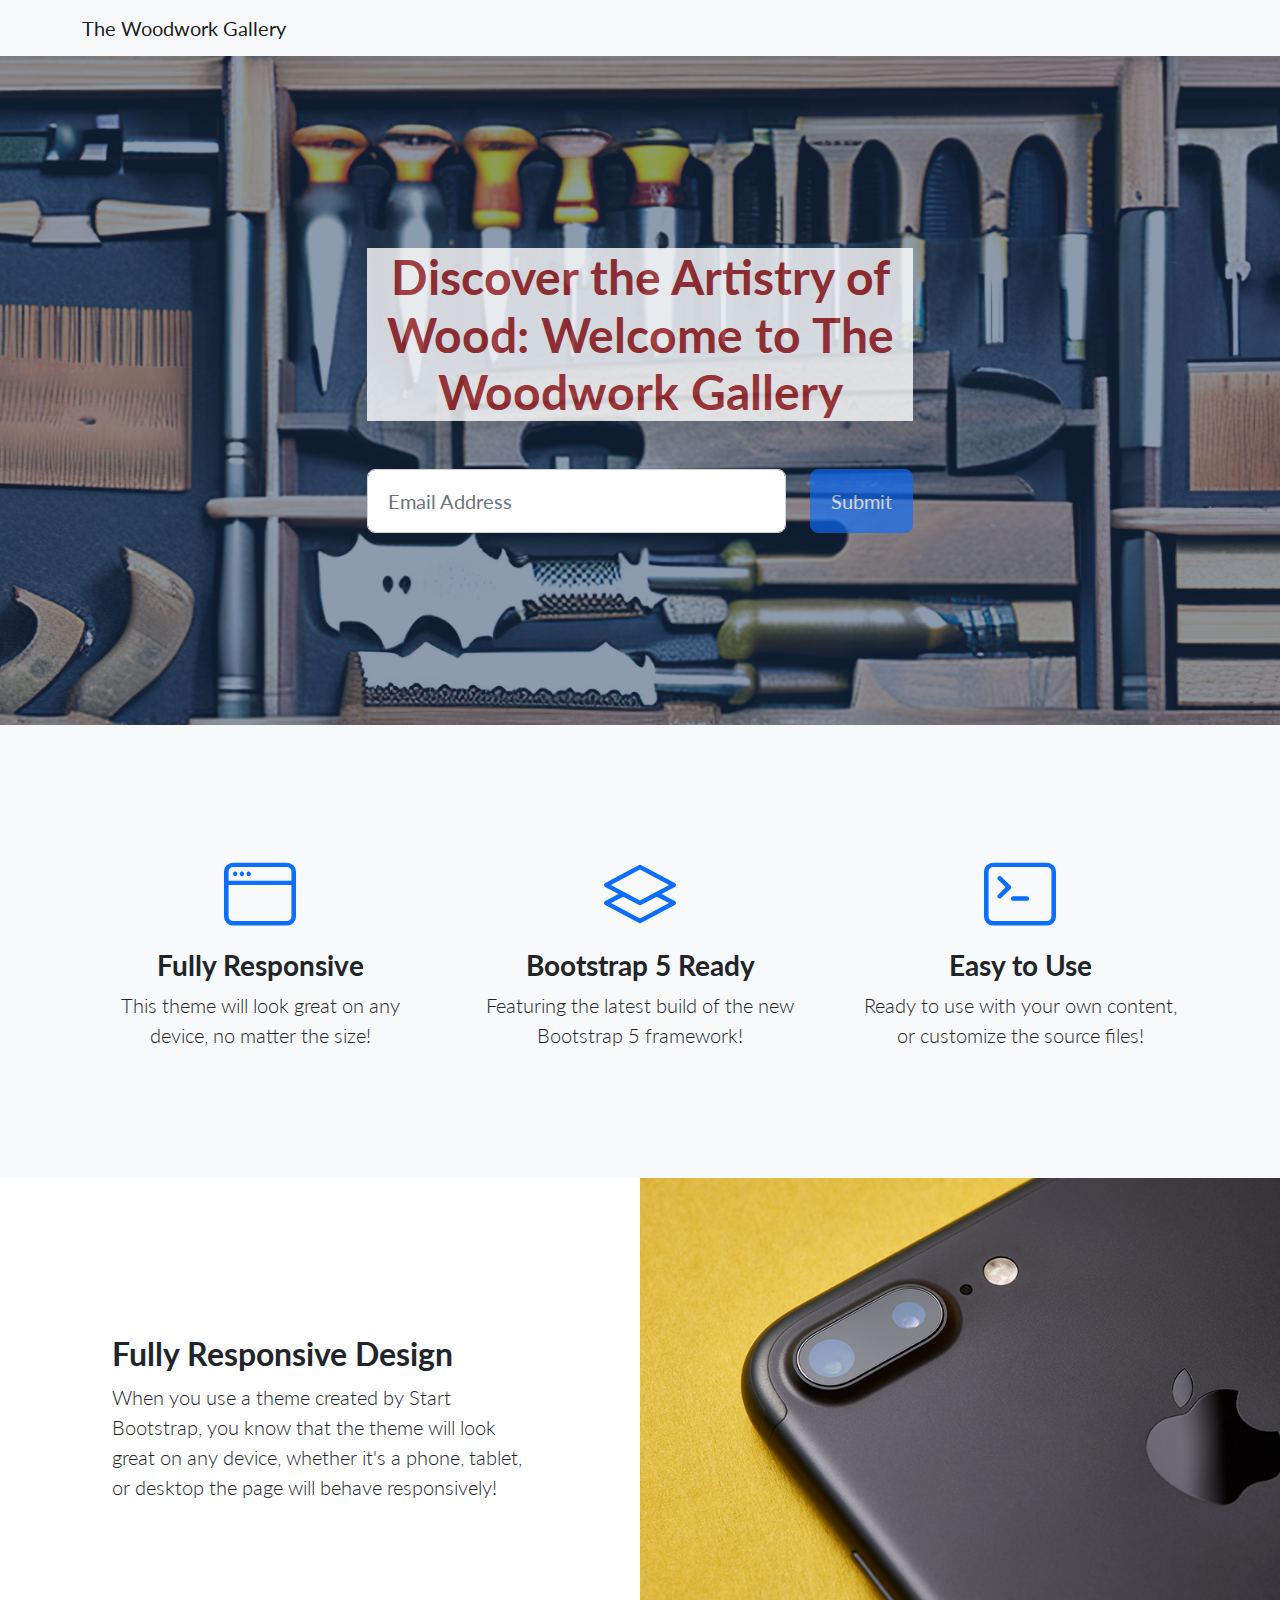
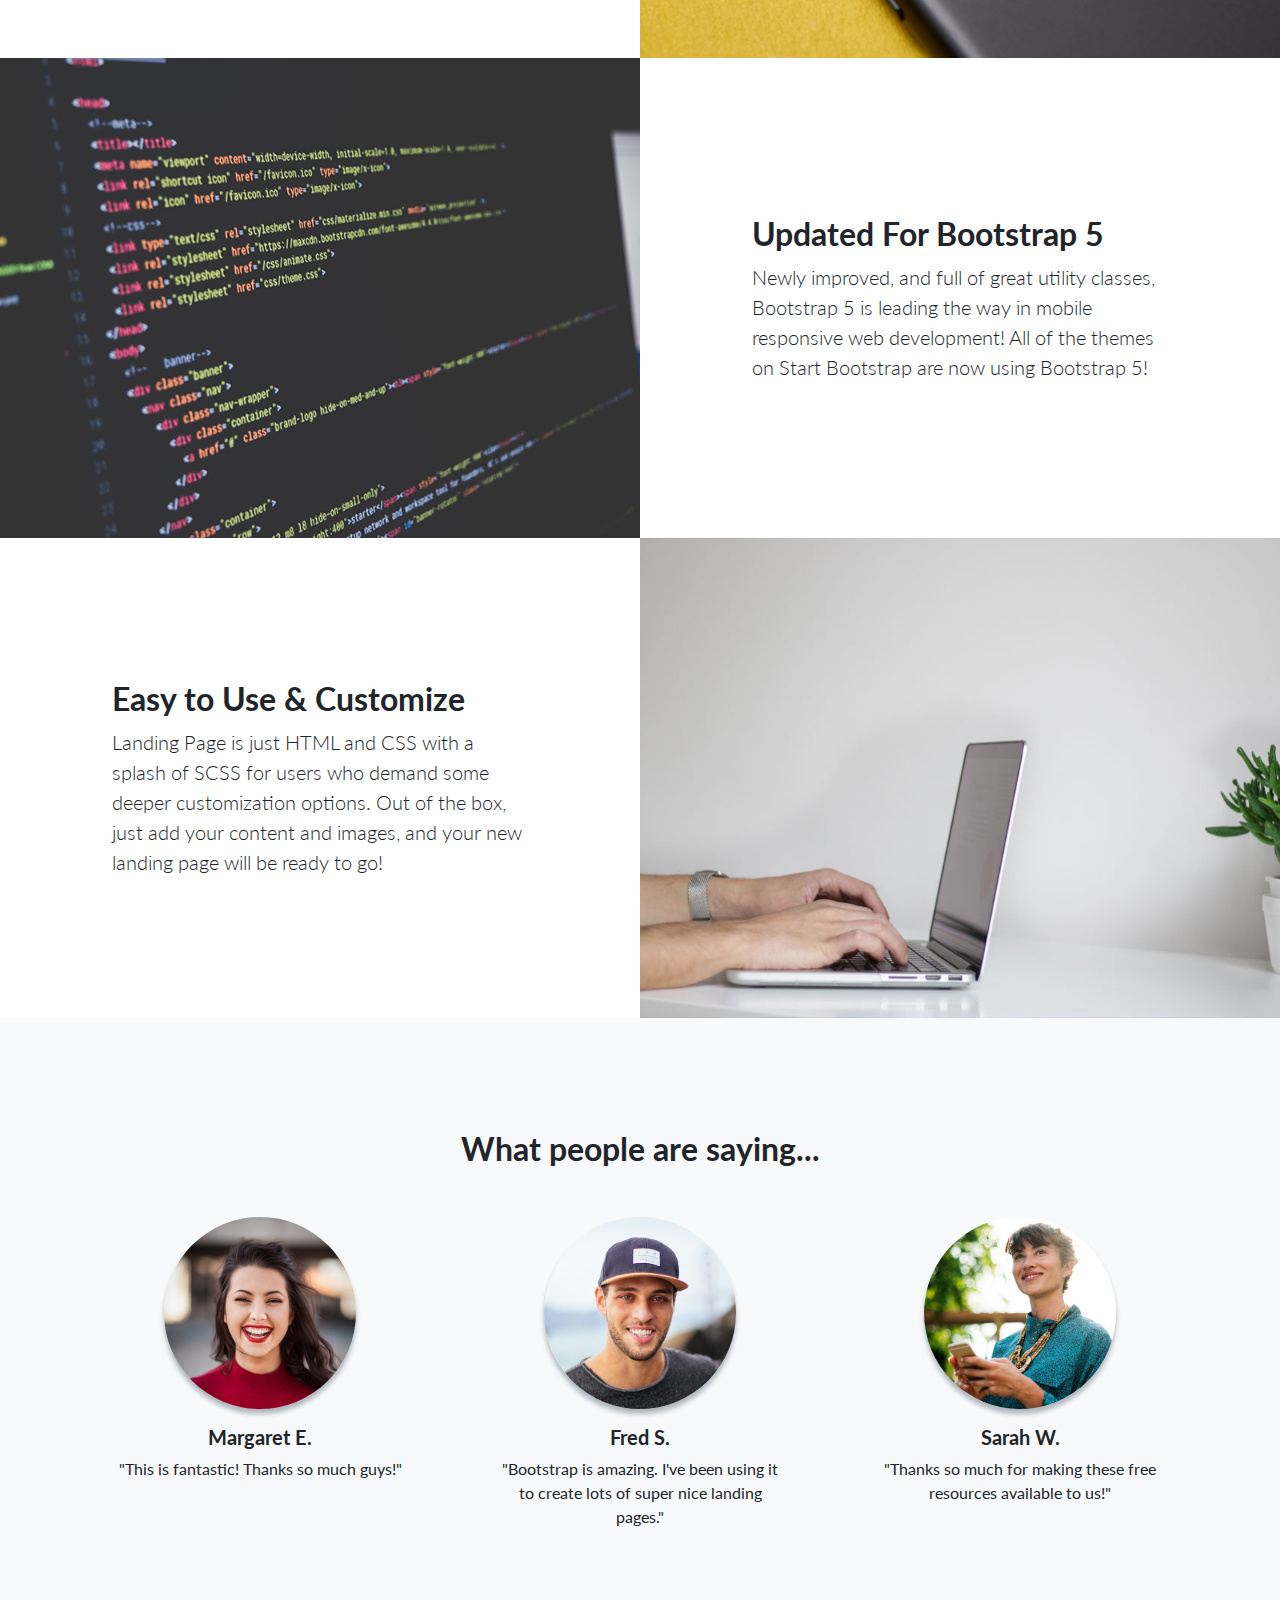
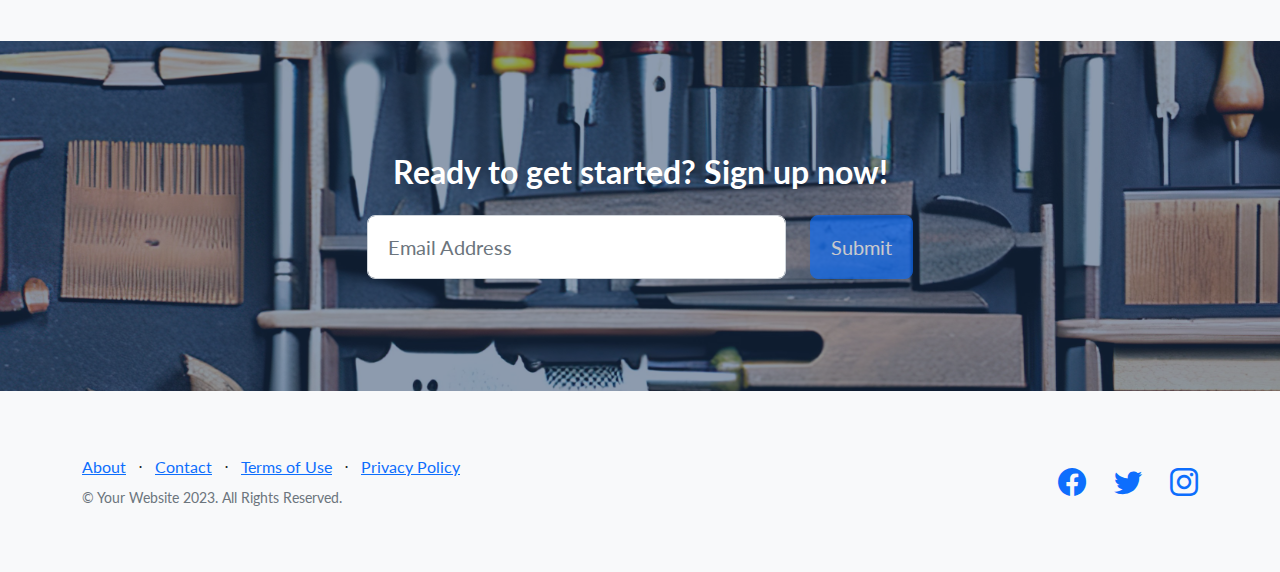
==== index.html @ 45b0c3bb "Renaming filenames" ====
<!DOCTYPE html>
<html lang="en">
    <head>
        <meta charset="utf-8" />
        <meta name="viewport" content="width=device-width, initial-scale=1, shrink-to-fit=no" />
        <meta name="description" content="" />
        <meta name="author" content="" />
        <title>The Woodwork Gallery</title>
        <!-- Favicon-->
        <link rel="icon" type="image/x-icon" href="assets/favicon.ico" />
        <!-- Bootstrap icons-->
        <link href="https://cdn.jsdelivr.net/npm/bootstrap-icons@1.5.0/font/bootstrap-icons.css" rel="stylesheet" type="text/css" />
        <!-- Google fonts-->
        <link href="https://fonts.googleapis.com/css?family=Lato:300,400,700,300italic,400italic,700italic" rel="stylesheet" type="text/css" />
        <!-- Core theme CSS (includes Bootstrap)-->
        <link href="css/styles.css" rel="stylesheet" />
    </head>
    <body>
        <!-- Navigation-->
        <nav class="navbar navbar-light bg-light static-top">
            <div class="container">
                <a class="navbar-brand" href="#!">The Woodwork Gallery</a>
                <!-- <a class="btn btn-primary" href="#signup">Sign Up</a> -->
            </div>
        </nav>
        <!-- Masthead-->
        <header class="masthead">
            <div class="container position-relative">
                <div class="row justify-content-center">
                    <div class="col-xl-6">
                        <div class="text-center text-white">
                            <!-- Page heading-->
                            <h1 class="mb-5" style="color:brown; background-color: white; opacity: 0.8;" >Discover the Artistry of Wood: Welcome to The Woodwork Gallery</h1>
                            <!-- Signup form-->
                            <!-- * * * * * * * * * * * * * * *-->
                            <!-- * * SB Forms Contact Form * *-->
                            <!-- * * * * * * * * * * * * * * *-->
                            <!-- This form is pre-integrated with SB Forms.-->
                            <!-- To make this form functional, sign up at-->
                            <!-- https://startbootstrap.com/solution/contact-forms-->
                            <!-- to get an API token!-->
                            <form class="form-subscribe" id="contactForm" data-sb-form-api-token="API_TOKEN">
                                <!-- Email address input-->
                                <div class="row">
                                    <div class="col">
                                        <input class="form-control form-control-lg" id="emailAddress" type="email" placeholder="Email Address" data-sb-validations="required,email" />
                                        <div class="invalid-feedback text-white" data-sb-feedback="emailAddress:required">Email Address is required.</div>
                                        <div class="invalid-feedback text-white" data-sb-feedback="emailAddress:email">Email Address Email is not valid.</div>
                                    </div>
                                    <div class="col-auto"><button class="btn btn-primary btn-lg disabled" id="submitButton" type="submit">Submit</button></div>
                                </div>
                                <!-- Submit success message-->
                                <!---->
                                <!-- This is what your users will see when the form-->
                                <!-- has successfully submitted-->
                                <div class="d-none" id="submitSuccessMessage">
                                    <div class="text-center mb-3">
                                        <div class="fw-bolder">Form submission successful!</div>
                                        <p>To activate this form, sign up at</p>
                                        <a class="text-white" href="https://startbootstrap.com/solution/contact-forms">https://startbootstrap.com/solution/contact-forms</a>
                                    </div>
                                </div>
                                <!-- Submit error message-->
                                <!---->
                                <!-- This is what your users will see when there is-->
                                <!-- an error submitting the form-->
                                <div class="d-none" id="submitErrorMessage"><div class="text-center text-danger mb-3">Error sending message!</div></div>
                            </form>
                        </div>
                    </div>
                </div>
            </div>
        </header>
        <!-- Icons Grid-->
        <section class="features-icons bg-light text-center">
            <div class="container">
                <div class="row">
                    <div class="col-lg-4">
                        <div class="features-icons-item mx-auto mb-5 mb-lg-0 mb-lg-3">
                            <div class="features-icons-icon d-flex"><i class="bi-window m-auto text-primary"></i></div>
                            <h3>Fully Responsive</h3>
                            <p class="lead mb-0">This theme will look great on any device, no matter the size!</p>
                        </div>
                    </div>
                    <div class="col-lg-4">
                        <div class="features-icons-item mx-auto mb-5 mb-lg-0 mb-lg-3">
                            <div class="features-icons-icon d-flex"><i class="bi-layers m-auto text-primary"></i></div>
                            <h3>Bootstrap 5 Ready</h3>
                            <p class="lead mb-0">Featuring the latest build of the new Bootstrap 5 framework!</p>
                        </div>
                    </div>
                    <div class="col-lg-4">
                        <div class="features-icons-item mx-auto mb-0 mb-lg-3">
                            <div class="features-icons-icon d-flex"><i class="bi-terminal m-auto text-primary"></i></div>
                            <h3>Easy to Use</h3>
                            <p class="lead mb-0">Ready to use with your own content, or customize the source files!</p>
                        </div>
                    </div>
                </div>
            </div>
        </section>
        <!-- Image Showcases-->
        <section class="showcase">
            <div class="container-fluid p-0">
                <div class="row g-0">
                    <div class="col-lg-6 order-lg-2 text-white showcase-img" style="background-image: url('assets/img/bg-showcase-1.jpg')"></div>
                    <div class="col-lg-6 order-lg-1 my-auto showcase-text">
                        <h2>Fully Responsive Design</h2>
                        <p class="lead mb-0">When you use a theme created by Start Bootstrap, you know that the theme will look great on any device, whether it's a phone, tablet, or desktop the page will behave responsively!</p>
                    </div>
                </div>
                <div class="row g-0">
                    <div class="col-lg-6 text-white showcase-img" style="background-image: url('assets/img/bg-showcase-2.jpg')"></div>
                    <div class="col-lg-6 my-auto showcase-text">
                        <h2>Updated For Bootstrap 5</h2>
                        <p class="lead mb-0">Newly improved, and full of great utility classes, Bootstrap 5 is leading the way in mobile responsive web development! All of the themes on Start Bootstrap are now using Bootstrap 5!</p>
                    </div>
                </div>
                <div class="row g-0">
                    <div class="col-lg-6 order-lg-2 text-white showcase-img" style="background-image: url('assets/img/bg-showcase-3.jpg')"></div>
                    <div class="col-lg-6 order-lg-1 my-auto showcase-text">
                        <h2>Easy to Use & Customize</h2>
                        <p class="lead mb-0">Landing Page is just HTML and CSS with a splash of SCSS for users who demand some deeper customization options. Out of the box, just add your content and images, and your new landing page will be ready to go!</p>
                    </div>
                </div>
            </div>
        </section>
        <!-- Testimonials-->
        <section class="testimonials text-center bg-light">
            <div class="container">
                <h2 class="mb-5">What people are saying...</h2>
                <div class="row">
                    <div class="col-lg-4">
                        <div class="testimonial-item mx-auto mb-5 mb-lg-0">
                            <img class="img-fluid rounded-circle mb-3" src="assets/img/testimonials-1.jpg" alt="..." />
                            <h5>Margaret E.</h5>
                            <p class="font-weight-light mb-0">"This is fantastic! Thanks so much guys!"</p>
                        </div>
                    </div>
                    <div class="col-lg-4">
                        <div class="testimonial-item mx-auto mb-5 mb-lg-0">
                            <img class="img-fluid rounded-circle mb-3" src="assets/img/testimonials-2.jpg" alt="..." />
                            <h5>Fred S.</h5>
                            <p class="font-weight-light mb-0">"Bootstrap is amazing. I've been using it to create lots of super nice landing pages."</p>
                        </div>
                    </div>
                    <div class="col-lg-4">
                        <div class="testimonial-item mx-auto mb-5 mb-lg-0">
                            <img class="img-fluid rounded-circle mb-3" src="assets/img/testimonials-3.jpg" alt="..." />
                            <h5>Sarah W.</h5>
                            <p class="font-weight-light mb-0">"Thanks so much for making these free resources available to us!"</p>
                        </div>
                    </div>
                </div>
            </div>
        </section>
        <!-- Call to Action-->
        <section class="call-to-action text-white text-center" id="signup">
            <div class="container position-relative">
                <div class="row justify-content-center">
                    <div class="col-xl-6">
                        <h2 class="mb-4">Ready to get started? Sign up now!</h2>
                        <!-- Signup form-->
                        <!-- * * * * * * * * * * * * * * *-->
                        <!-- * * SB Forms Contact Form * *-->
                        <!-- * * * * * * * * * * * * * * *-->
                        <!-- This form is pre-integrated with SB Forms.-->
                        <!-- To make this form functional, sign up at-->
                        <!-- https://startbootstrap.com/solution/contact-forms-->
                        <!-- to get an API token!-->
                        <form class="form-subscribe" id="contactFormFooter" data-sb-form-api-token="API_TOKEN">
                            <!-- Email address input-->
                            <div class="row">
                                <div class="col">
                                    <input class="form-control form-control-lg" id="emailAddressBelow" type="email" placeholder="Email Address" data-sb-validations="required,email" />
                                    <div class="invalid-feedback text-white" data-sb-feedback="emailAddressBelow:required">Email Address is required.</div>
                                    <div class="invalid-feedback text-white" data-sb-feedback="emailAddressBelow:email">Email Address Email is not valid.</div>
                                </div>
                                <div class="col-auto"><button class="btn btn-primary btn-lg disabled" id="submitButton" type="submit">Submit</button></div>
                            </div>
                            <!-- Submit success message-->
                            <!---->
                            <!-- This is what your users will see when the form-->
                            <!-- has successfully submitted-->
                            <div class="d-none" id="submitSuccessMessage">
                                <div class="text-center mb-3">
                                    <div class="fw-bolder">Form submission successful!</div>
                                    <p>To activate this form, sign up at</p>
                                    <a class="text-white" href="https://startbootstrap.com/solution/contact-forms">https://startbootstrap.com/solution/contact-forms</a>
                                </div>
                            </div>
                            <!-- Submit error message-->
                            <!---->
                            <!-- This is what your users will see when there is-->
                            <!-- an error submitting the form-->
                            <div class="d-none" id="submitErrorMessage"><div class="text-center text-danger mb-3">Error sending message!</div></div>
                        </form>
                    </div>
                </div>
            </div>
        </section>
        <!-- Footer-->
        <footer class="footer bg-light">
            <div class="container">
                <div class="row">
                    <div class="col-lg-6 h-100 text-center text-lg-start my-auto">
                        <ul class="list-inline mb-2">
                            <li class="list-inline-item"><a href="#!">About</a></li>
                            <li class="list-inline-item">⋅</li>
                            <li class="list-inline-item"><a href="#!">Contact</a></li>
                            <li class="list-inline-item">⋅</li>
                            <li class="list-inline-item"><a href="#!">Terms of Use</a></li>
                            <li class="list-inline-item">⋅</li>
                            <li class="list-inline-item"><a href="#!">Privacy Policy</a></li>
                        </ul>
                        <p class="text-muted small mb-4 mb-lg-0">&copy; Your Website 2023. All Rights Reserved.</p>
                    </div>
                    <div class="col-lg-6 h-100 text-center text-lg-end my-auto">
                        <ul class="list-inline mb-0">
                            <li class="list-inline-item me-4">
                                <a href="#!"><i class="bi-facebook fs-3"></i></a>
                            </li>
                            <li class="list-inline-item me-4">
                                <a href="#!"><i class="bi-twitter fs-3"></i></a>
                            </li>
                            <li class="list-inline-item">
                                <a href="#!"><i class="bi-instagram fs-3"></i></a>
                            </li>
                        </ul>
                    </div>
                </div>
            </div>
        </footer>
        <!-- Bootstrap core JS-->
        <script src="https://cdn.jsdelivr.net/npm/bootstrap@5.2.3/dist/js/bootstrap.bundle.min.js"></script>
        <!-- Core theme JS-->
        <script src="js/scripts.js"></script>
        <!-- * * * * * * * * * * * * * * * * * * * * * * * * * * * * * * * * * * * * * * * *-->
        <!-- * *                               SB Forms JS                               * *-->
        <!-- * * Activate your form at https://startbootstrap.com/solution/contact-forms * *-->
        <!-- * * * * * * * * * * * * * * * * * * * * * * * * * * * * * * * * * * * * * * * *-->
        <script src="https://cdn.startbootstrap.com/sb-forms-latest.js"></script>
    </body>
</html>
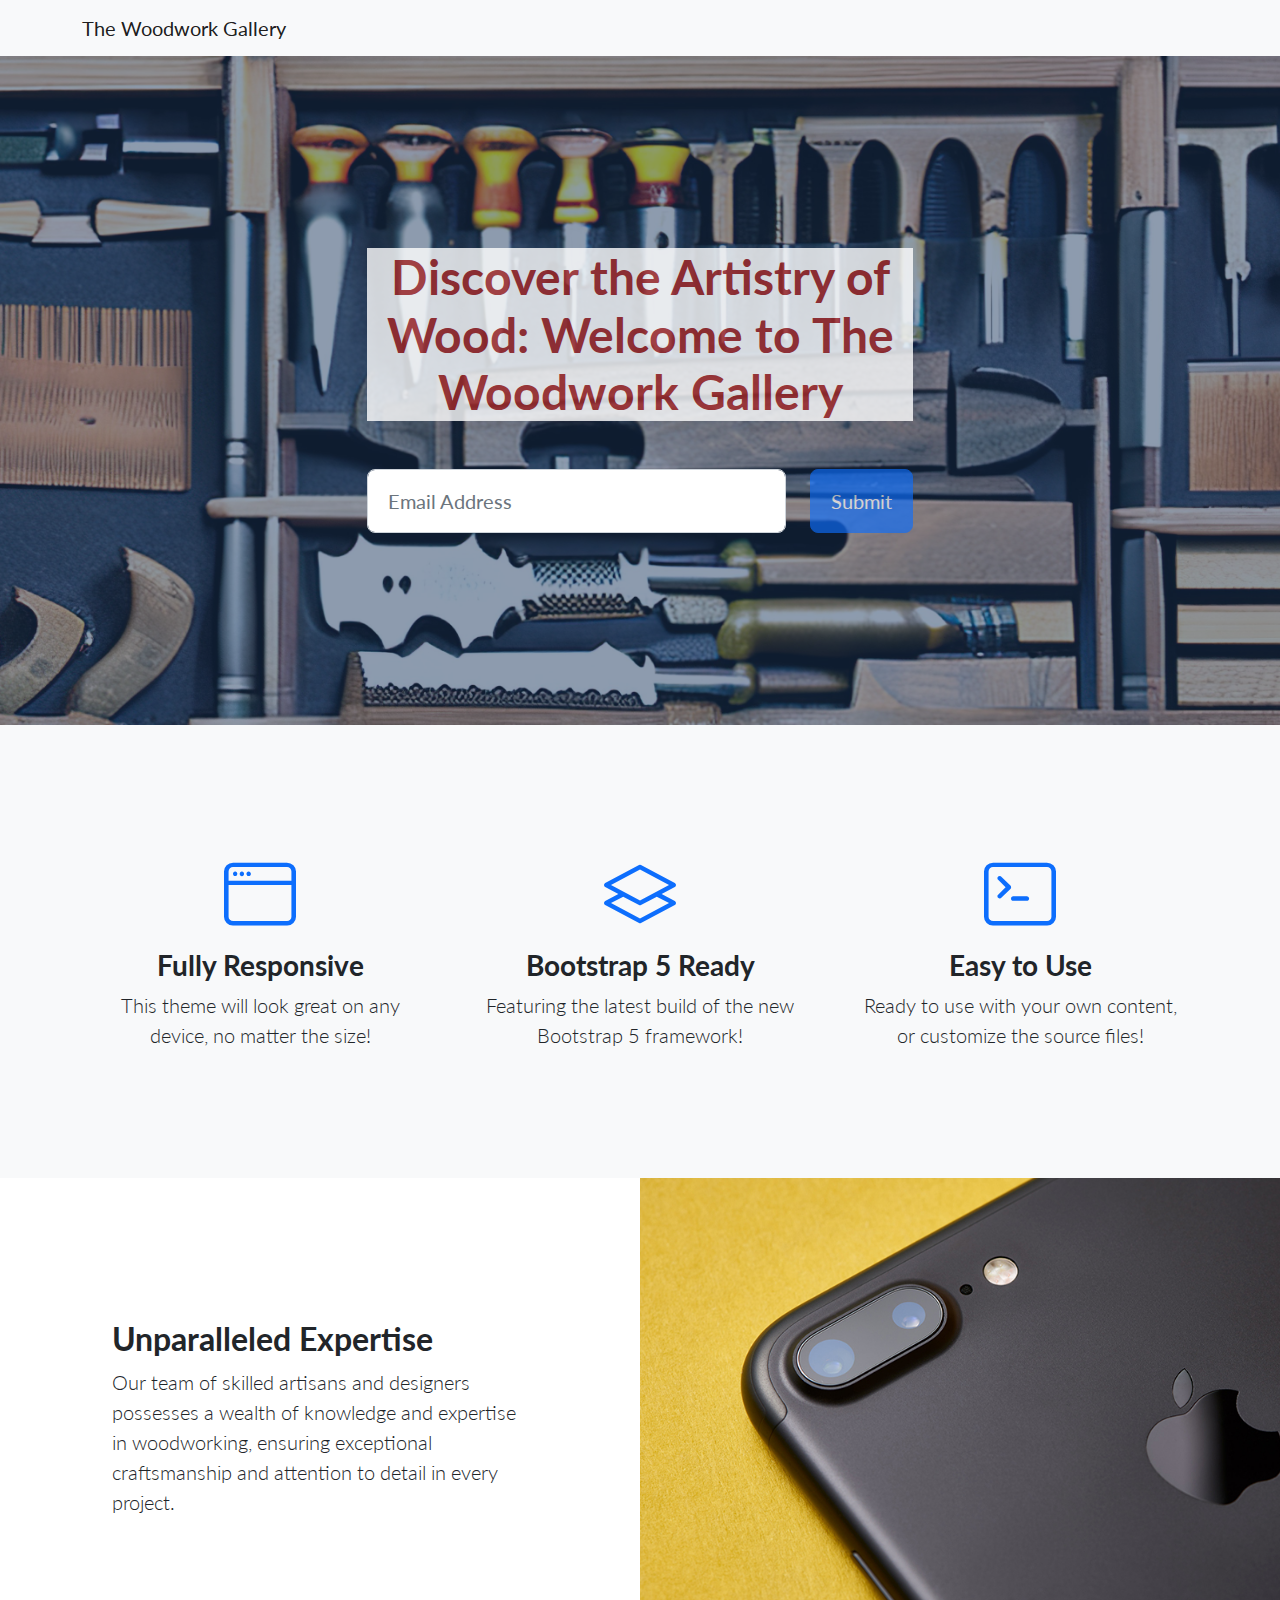
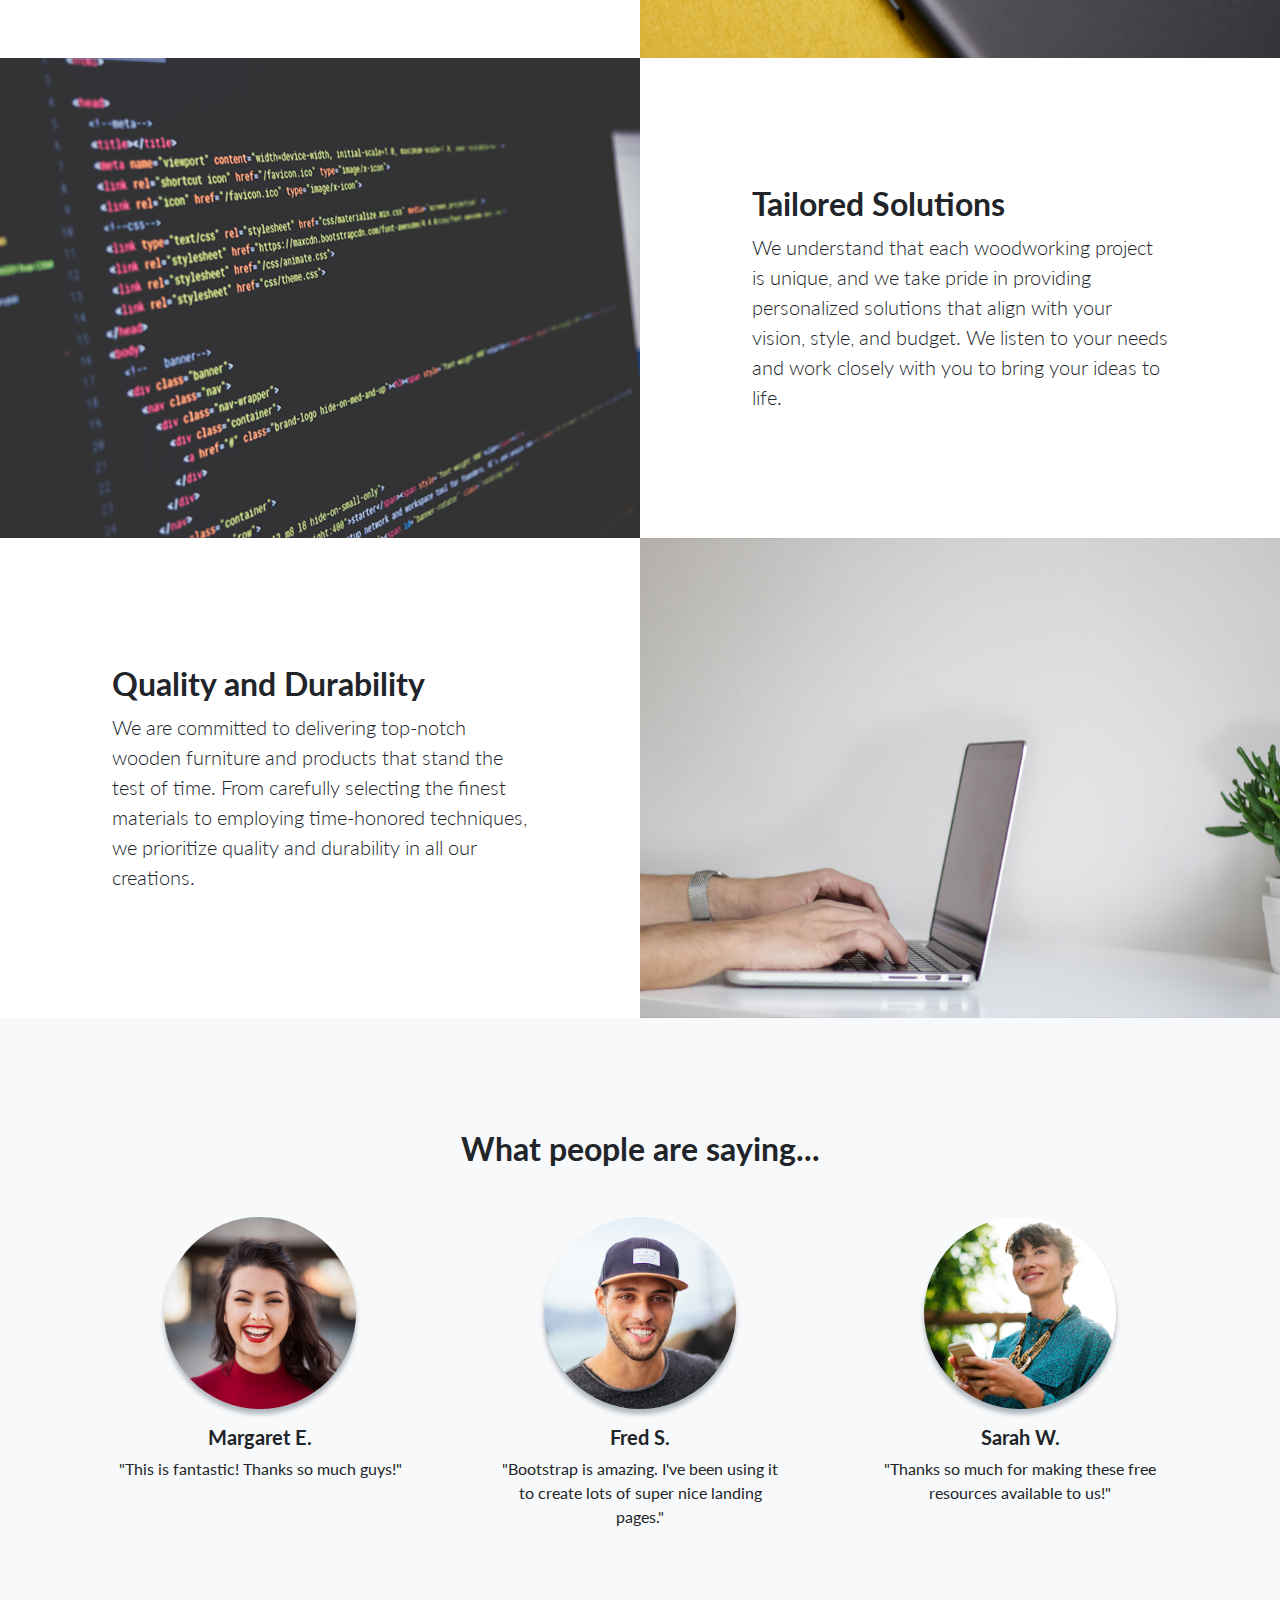
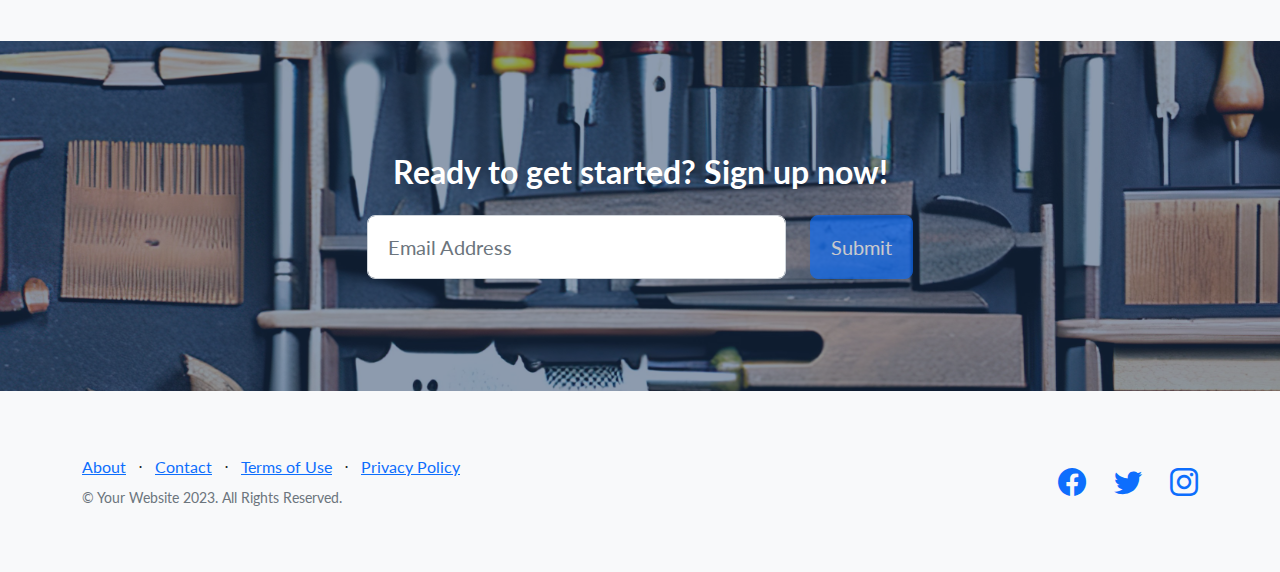
==== commit cfdc2bac: "Updated the Image Showcase portion." ====
--- a/index.html
+++ b/index.html
@@ -105,22 +105,22 @@
                 <div class="row g-0">
                     <div class="col-lg-6 order-lg-2 text-white showcase-img" style="background-image: url('assets/img/bg-showcase-1.jpg')"></div>
                     <div class="col-lg-6 order-lg-1 my-auto showcase-text">
-                        <h2>Fully Responsive Design</h2>
-                        <p class="lead mb-0">When you use a theme created by Start Bootstrap, you know that the theme will look great on any device, whether it's a phone, tablet, or desktop the page will behave responsively!</p>
+                        <h2>Unparalleled Expertise</h2>
+                        <p class="lead mb-0">Our team of skilled artisans and designers possesses a wealth of knowledge and expertise in woodworking, ensuring exceptional craftsmanship and attention to detail in every project.</p>
                     </div>
                 </div>
                 <div class="row g-0">
                     <div class="col-lg-6 text-white showcase-img" style="background-image: url('assets/img/bg-showcase-2.jpg')"></div>
                     <div class="col-lg-6 my-auto showcase-text">
-                        <h2>Updated For Bootstrap 5</h2>
-                        <p class="lead mb-0">Newly improved, and full of great utility classes, Bootstrap 5 is leading the way in mobile responsive web development! All of the themes on Start Bootstrap are now using Bootstrap 5!</p>
+                        <h2>Tailored Solutions</h2>
+                        <p class="lead mb-0">We understand that each woodworking project is unique, and we take pride in providing personalized solutions that align with your vision, style, and budget. We listen to your needs and work closely with you to bring your ideas to life.</p>
                     </div>
                 </div>
                 <div class="row g-0">
                     <div class="col-lg-6 order-lg-2 text-white showcase-img" style="background-image: url('assets/img/bg-showcase-3.jpg')"></div>
                     <div class="col-lg-6 order-lg-1 my-auto showcase-text">
-                        <h2>Easy to Use & Customize</h2>
-                        <p class="lead mb-0">Landing Page is just HTML and CSS with a splash of SCSS for users who demand some deeper customization options. Out of the box, just add your content and images, and your new landing page will be ready to go!</p>
+                        <h2>Quality and Durability</h2>
+                        <p class="lead mb-0">We are committed to delivering top-notch wooden furniture and products that stand the test of time. From carefully selecting the finest materials to employing time-honored techniques, we prioritize quality and durability in all our creations.</p>
                     </div>
                 </div>
             </div>
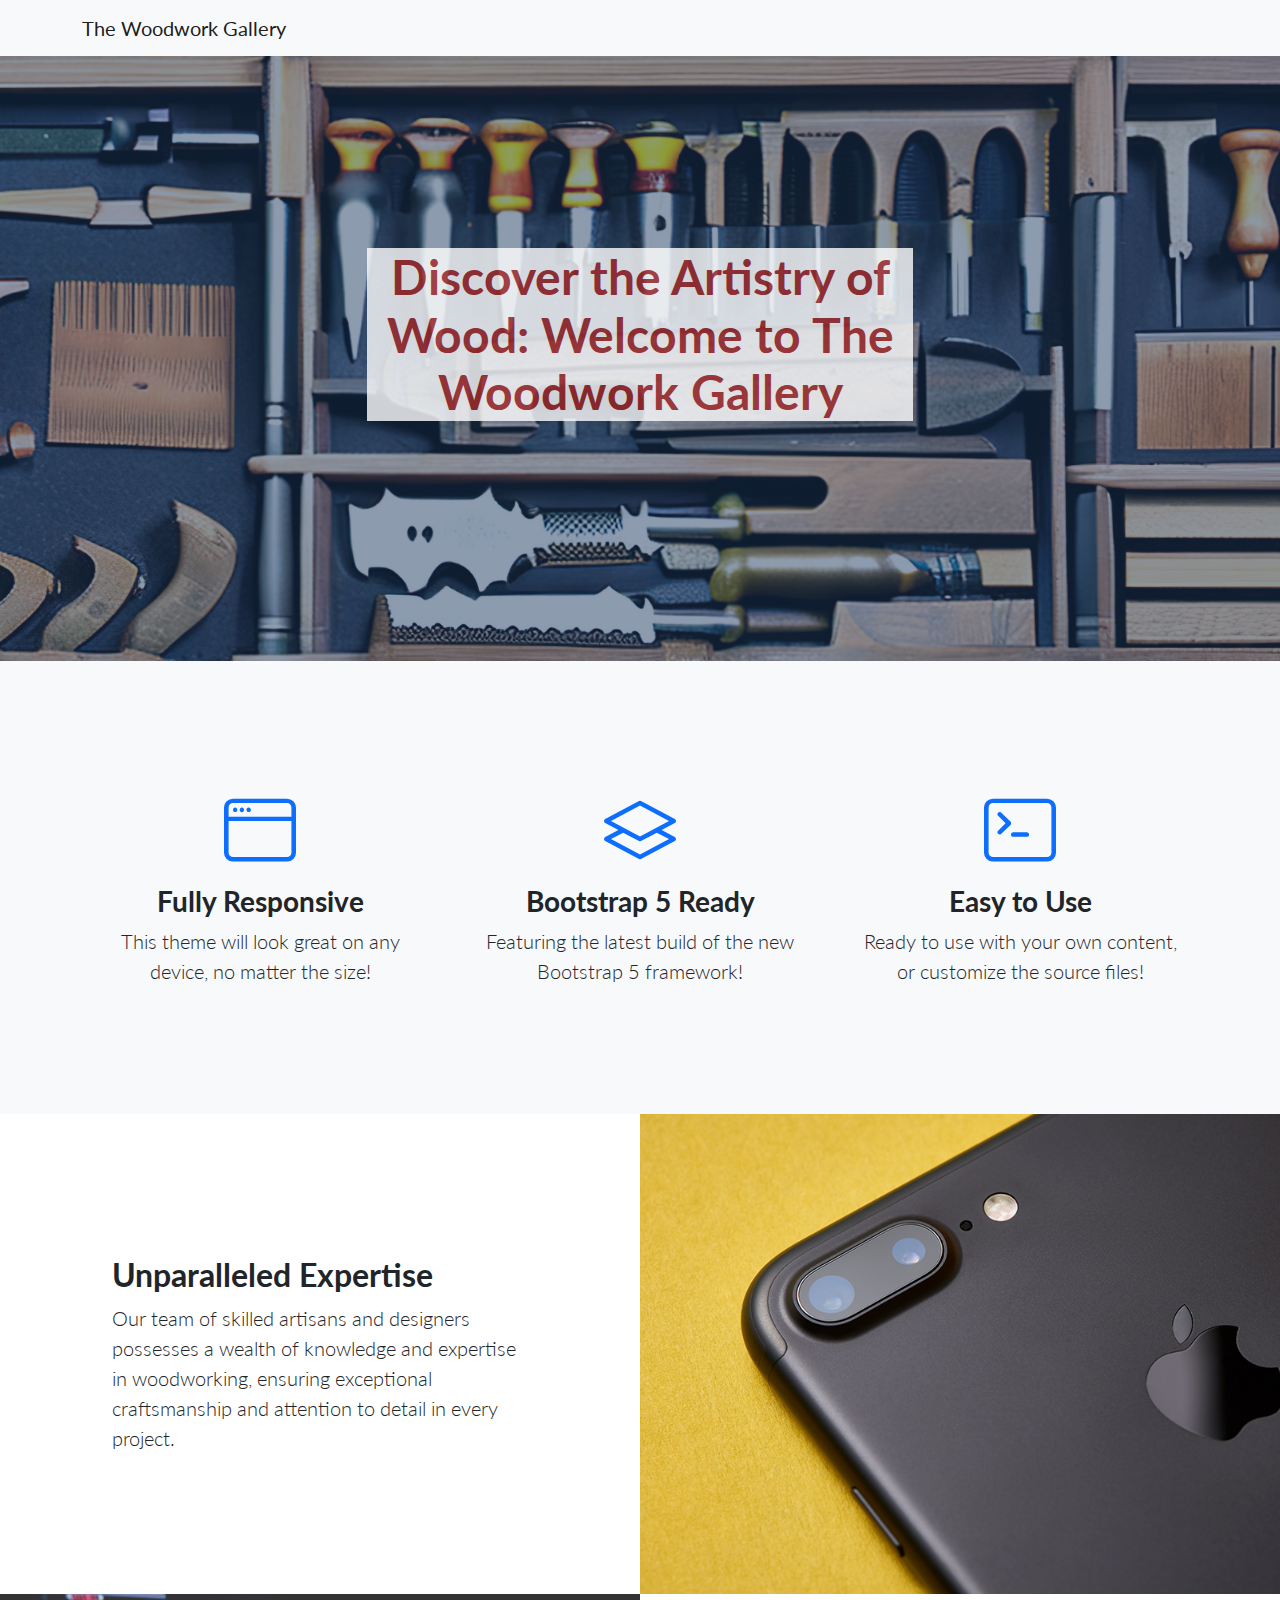
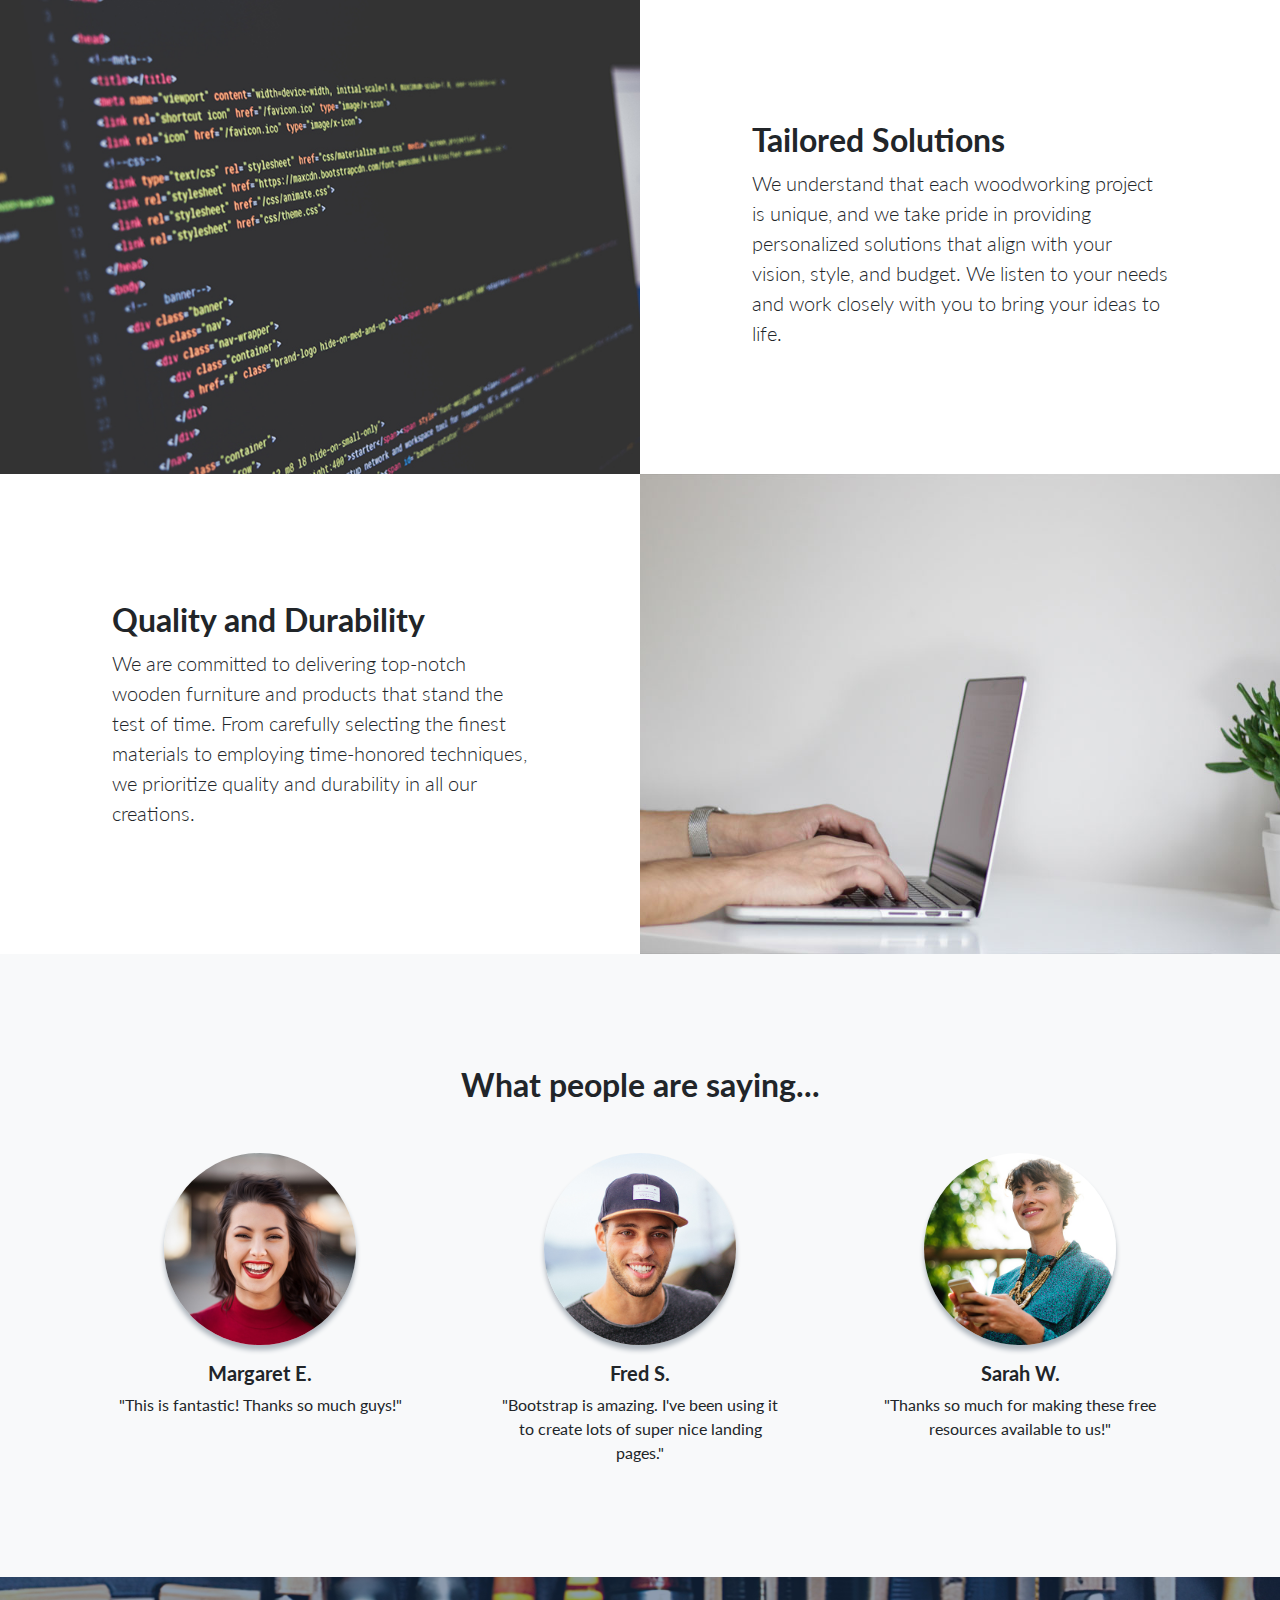
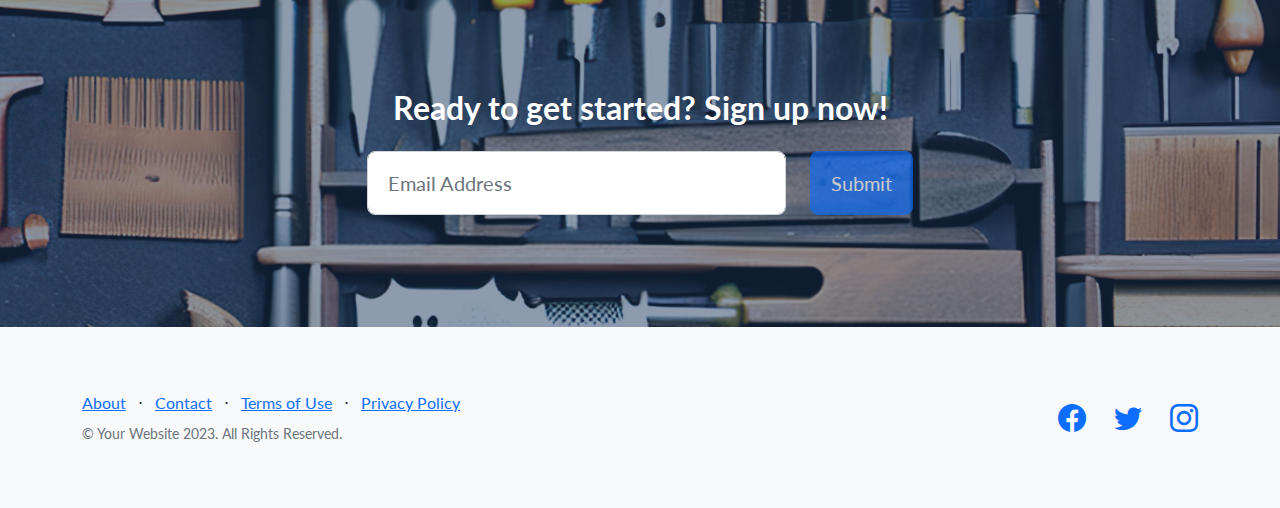
==== commit 4de95d8e: "Removed email sign-up in Masthead" ====
--- a/index.html
+++ b/index.html
@@ -31,41 +31,6 @@
                         <div class="text-center text-white">
                             <!-- Page heading-->
                             <h1 class="mb-5" style="color:brown; background-color: white; opacity: 0.8;" >Discover the Artistry of Wood: Welcome to The Woodwork Gallery</h1>
-                            <!-- Signup form-->
-                            <!-- * * * * * * * * * * * * * * *-->
-                            <!-- * * SB Forms Contact Form * *-->
-                            <!-- * * * * * * * * * * * * * * *-->
-                            <!-- This form is pre-integrated with SB Forms.-->
-                            <!-- To make this form functional, sign up at-->
-                            <!-- https://startbootstrap.com/solution/contact-forms-->
-                            <!-- to get an API token!-->
-                            <form class="form-subscribe" id="contactForm" data-sb-form-api-token="API_TOKEN">
-                                <!-- Email address input-->
-                                <div class="row">
-                                    <div class="col">
-                                        <input class="form-control form-control-lg" id="emailAddress" type="email" placeholder="Email Address" data-sb-validations="required,email" />
-                                        <div class="invalid-feedback text-white" data-sb-feedback="emailAddress:required">Email Address is required.</div>
-                                        <div class="invalid-feedback text-white" data-sb-feedback="emailAddress:email">Email Address Email is not valid.</div>
-                                    </div>
-                                    <div class="col-auto"><button class="btn btn-primary btn-lg disabled" id="submitButton" type="submit">Submit</button></div>
-                                </div>
-                                <!-- Submit success message-->
-                                <!---->
-                                <!-- This is what your users will see when the form-->
-                                <!-- has successfully submitted-->
-                                <div class="d-none" id="submitSuccessMessage">
-                                    <div class="text-center mb-3">
-                                        <div class="fw-bolder">Form submission successful!</div>
-                                        <p>To activate this form, sign up at</p>
-                                        <a class="text-white" href="https://startbootstrap.com/solution/contact-forms">https://startbootstrap.com/solution/contact-forms</a>
-                                    </div>
-                                </div>
-                                <!-- Submit error message-->
-                                <!---->
-                                <!-- This is what your users will see when there is-->
-                                <!-- an error submitting the form-->
-                                <div class="d-none" id="submitErrorMessage"><div class="text-center text-danger mb-3">Error sending message!</div></div>
-                            </form>
                         </div>
                     </div>
                 </div>
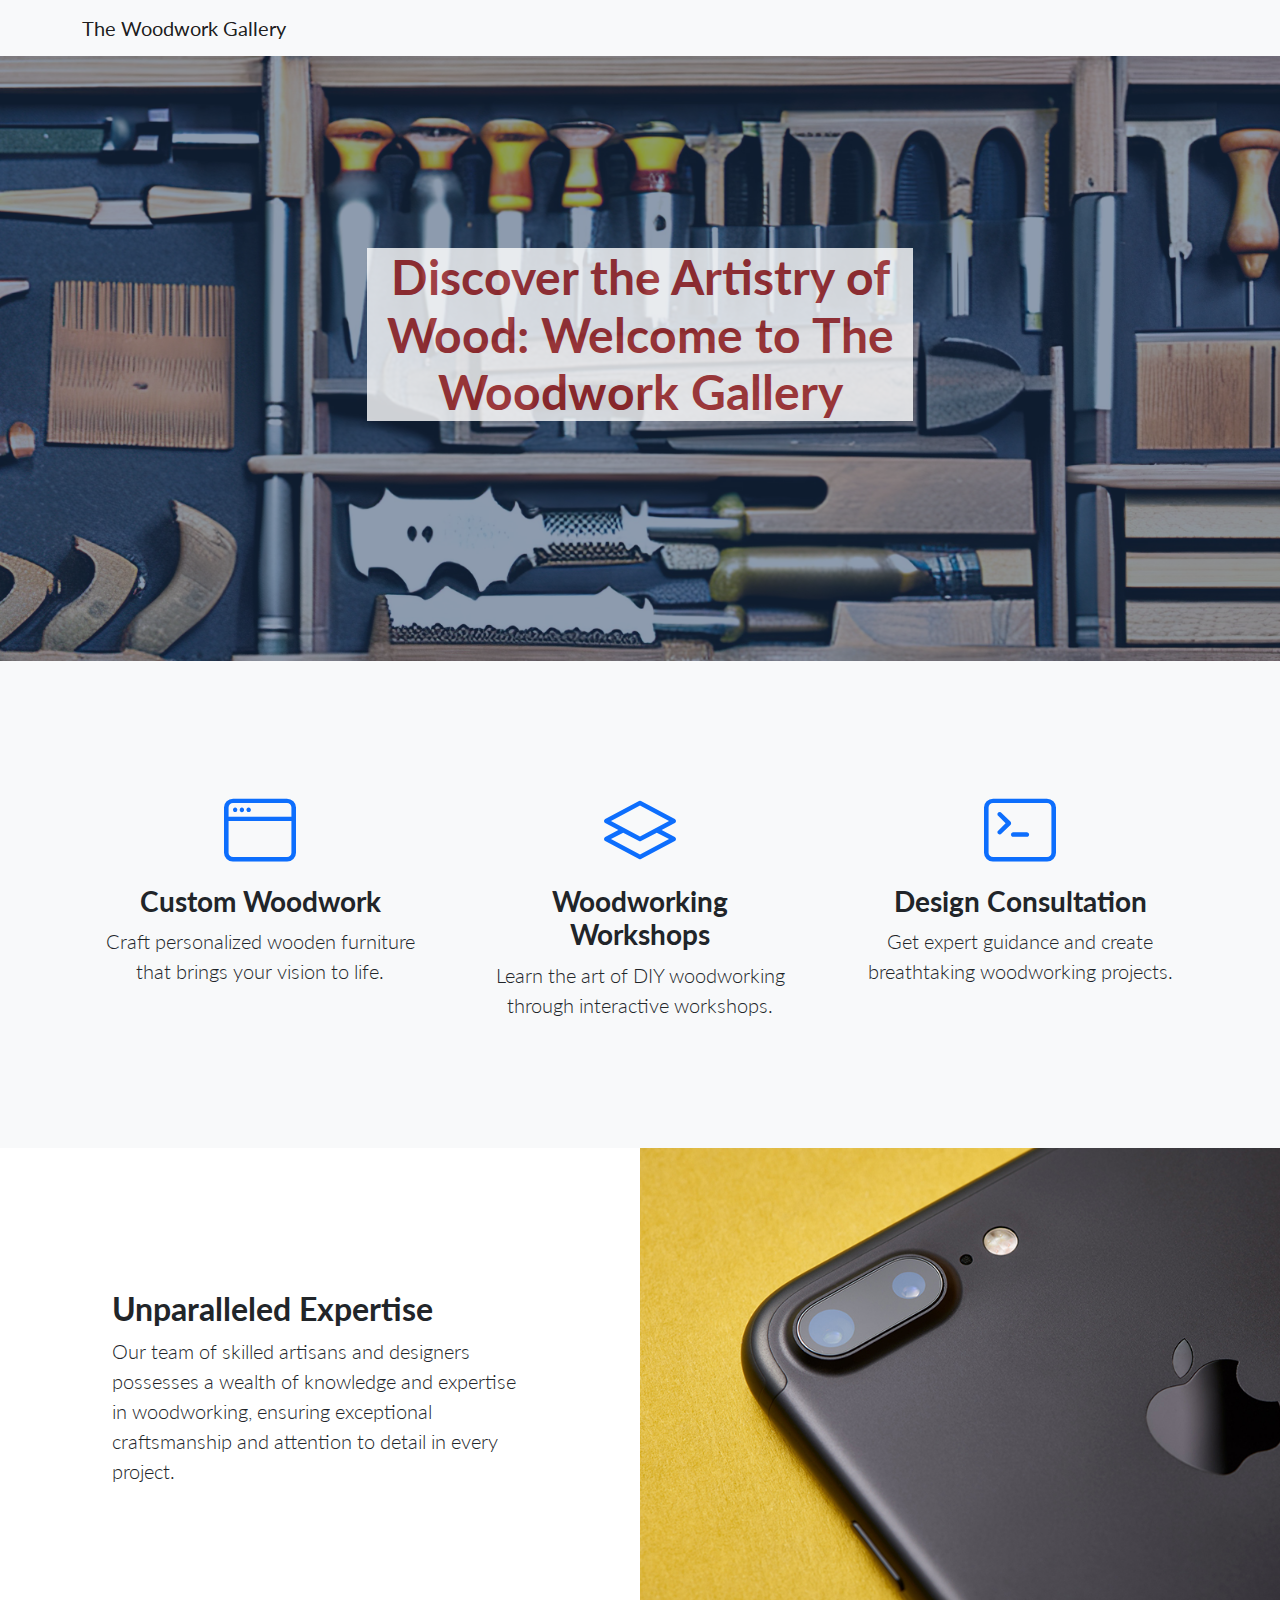
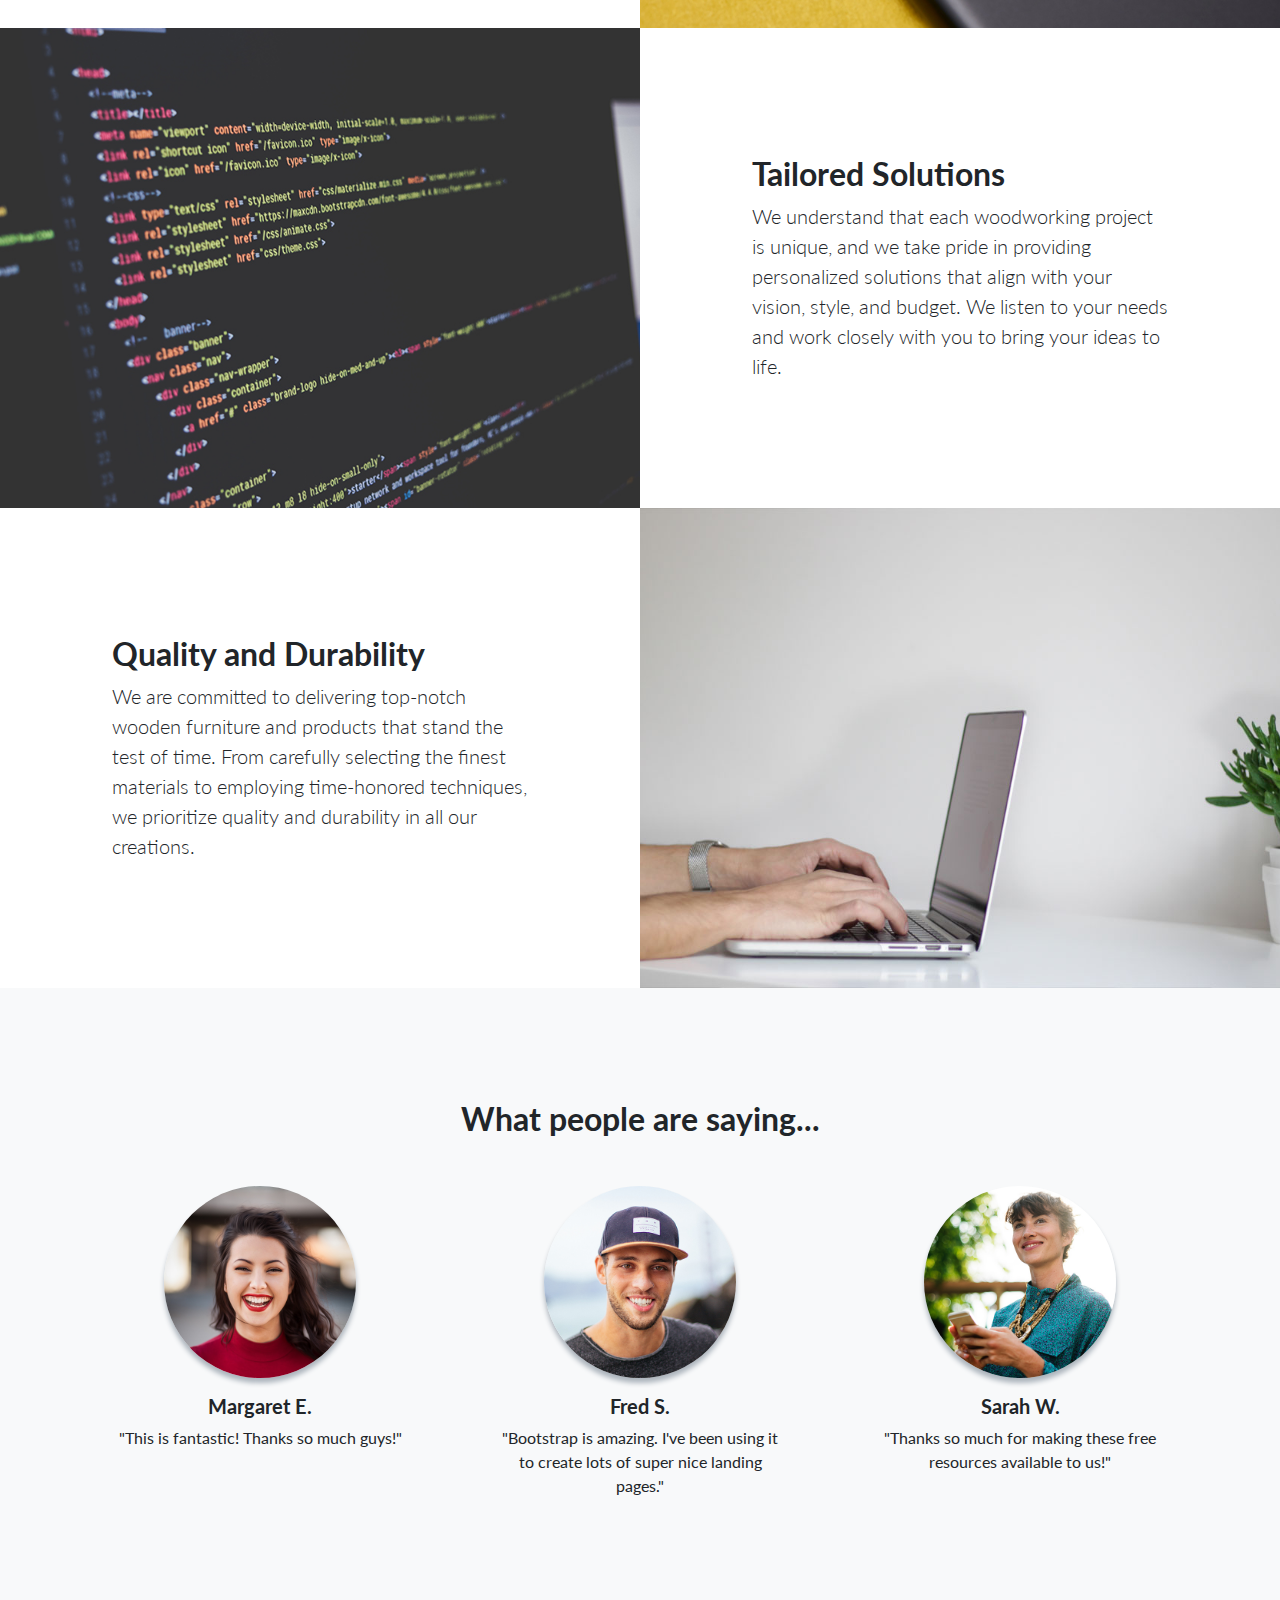
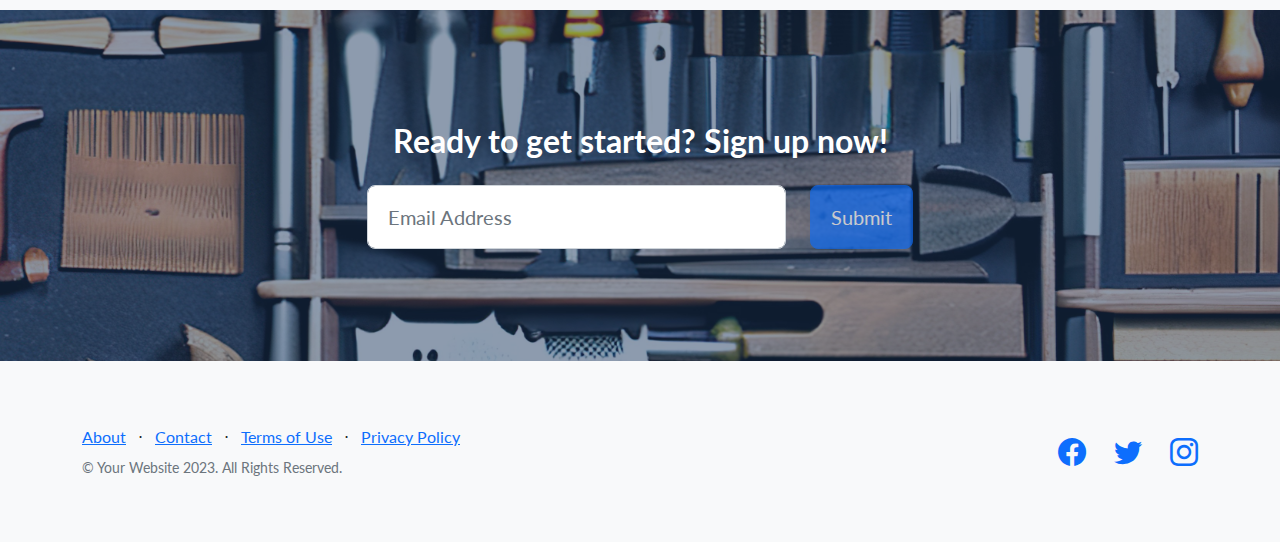
==== commit 1d9dd5ee: "Updated the Icons Grid text" ====
--- a/index.html
+++ b/index.html
@@ -43,22 +43,22 @@
                     <div class="col-lg-4">
                         <div class="features-icons-item mx-auto mb-5 mb-lg-0 mb-lg-3">
                             <div class="features-icons-icon d-flex"><i class="bi-window m-auto text-primary"></i></div>
-                            <h3>Fully Responsive</h3>
-                            <p class="lead mb-0">This theme will look great on any device, no matter the size!</p>
+                            <h3>Custom Woodwork</h3>
+                            <p class="lead mb-0">Craft personalized wooden furniture that brings your vision to life.</p>
                         </div>
                     </div>
                     <div class="col-lg-4">
                         <div class="features-icons-item mx-auto mb-5 mb-lg-0 mb-lg-3">
                             <div class="features-icons-icon d-flex"><i class="bi-layers m-auto text-primary"></i></div>
-                            <h3>Bootstrap 5 Ready</h3>
-                            <p class="lead mb-0">Featuring the latest build of the new Bootstrap 5 framework!</p>
+                            <h3>Woodworking Workshops</h3>
+                            <p class="lead mb-0">Learn the art of DIY woodworking through interactive workshops.</p>
                         </div>
                     </div>
                     <div class="col-lg-4">
                         <div class="features-icons-item mx-auto mb-0 mb-lg-3">
                             <div class="features-icons-icon d-flex"><i class="bi-terminal m-auto text-primary"></i></div>
-                            <h3>Easy to Use</h3>
-                            <p class="lead mb-0">Ready to use with your own content, or customize the source files!</p>
+                            <h3>Design Consultation</h3>
+                            <p class="lead mb-0">Get expert guidance and create breathtaking woodworking projects.</p>
                         </div>
                     </div>
                 </div>
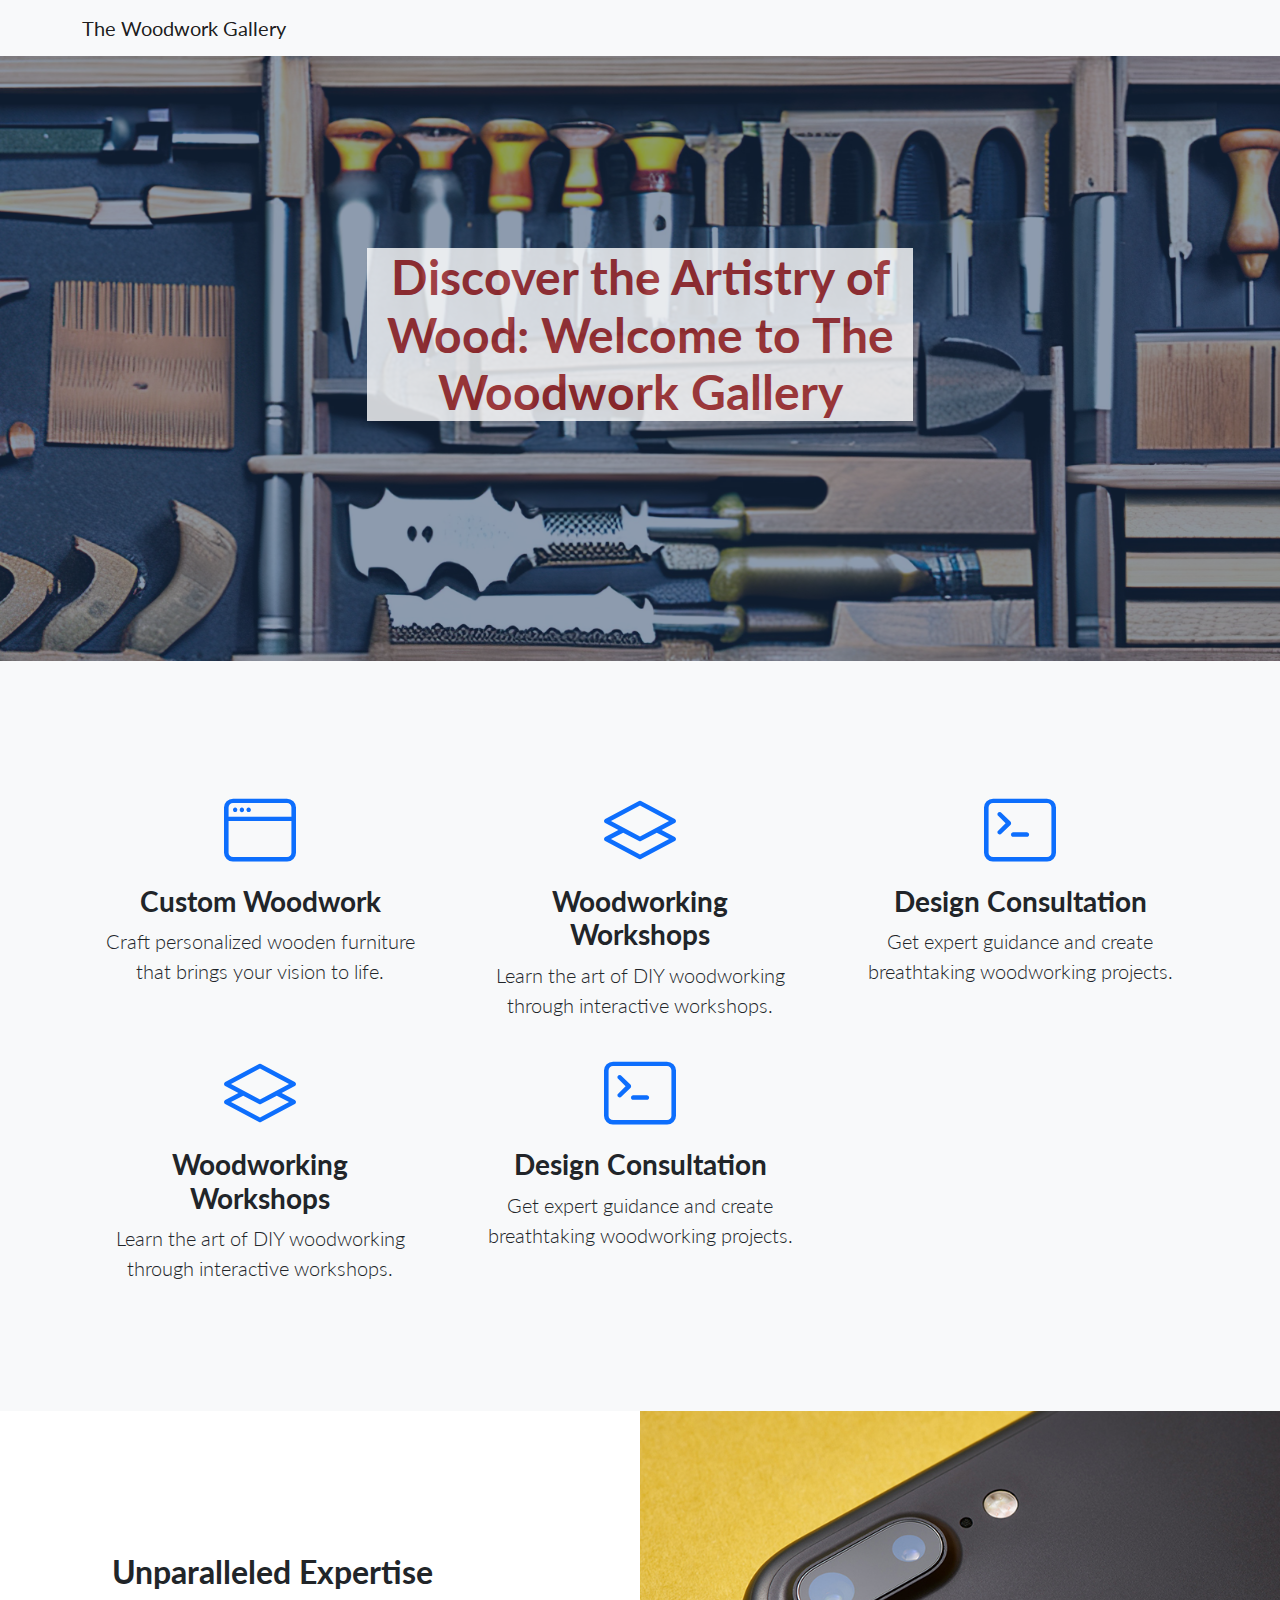
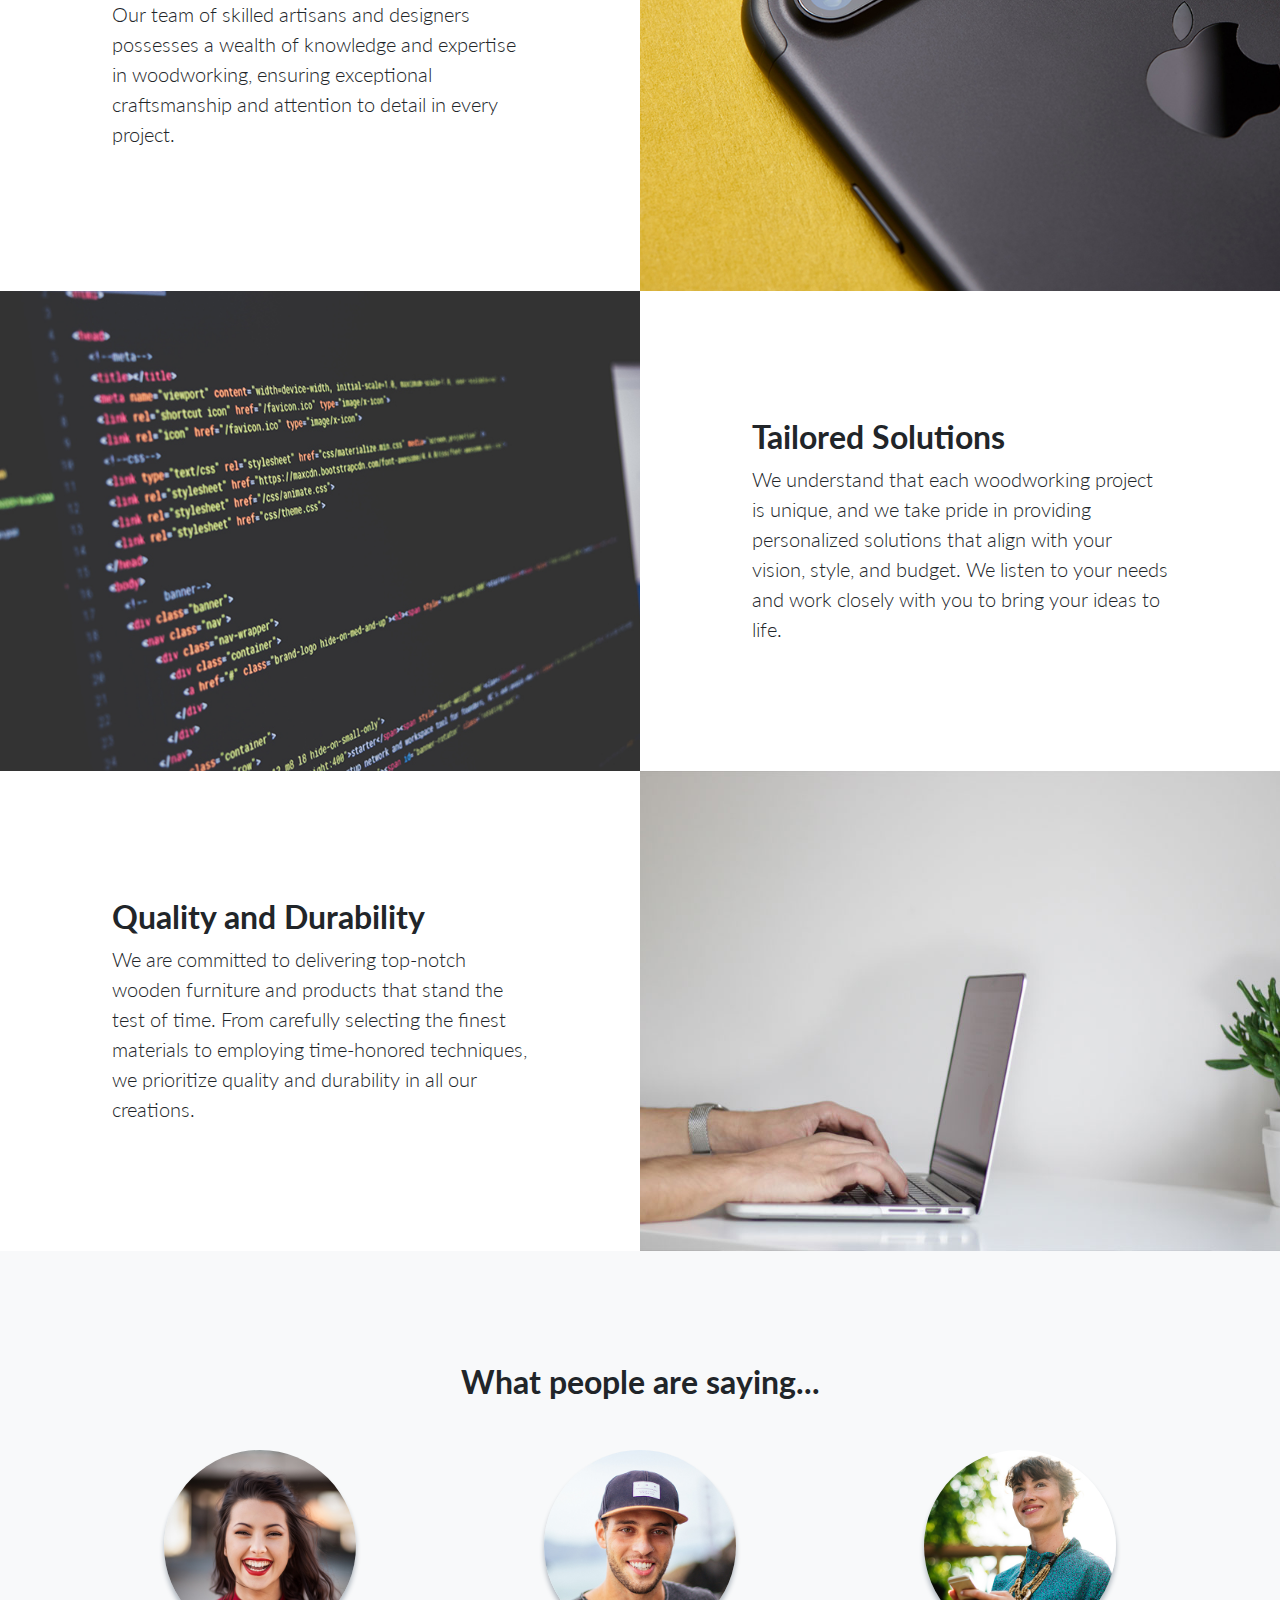
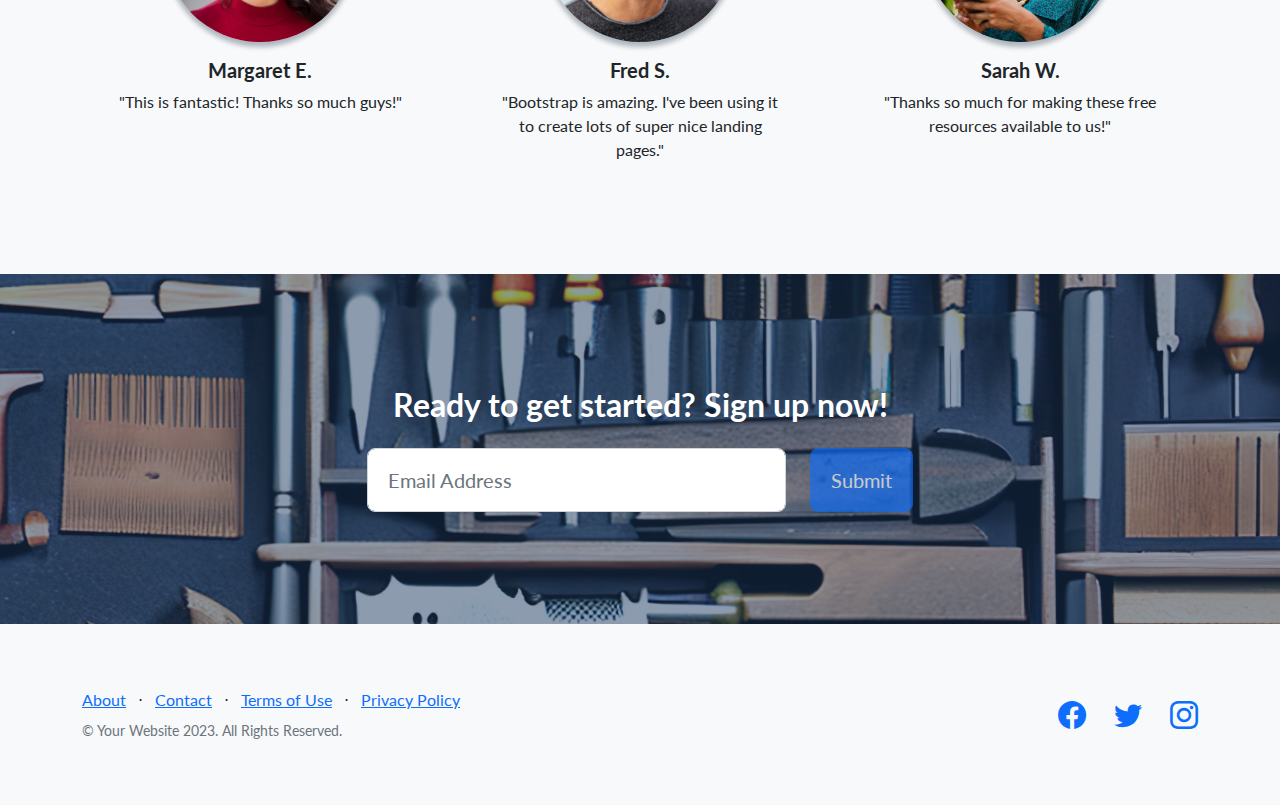
==== commit 768508ad: "Added to entries for Icon Grids" ====
--- a/index.html
+++ b/index.html
@@ -45,6 +45,20 @@
                             <div class="features-icons-icon d-flex"><i class="bi-window m-auto text-primary"></i></div>
                             <h3>Custom Woodwork</h3>
                             <p class="lead mb-0">Craft personalized wooden furniture that brings your vision to life.</p>
+                        </div>
+                    </div>
+                    <div class="col-lg-4">
+                        <div class="features-icons-item mx-auto mb-5 mb-lg-0 mb-lg-3">
+                            <div class="features-icons-icon d-flex"><i class="bi-layers m-auto text-primary"></i></div>
+                            <h3>Woodworking Workshops</h3>
+                            <p class="lead mb-0">Learn the art of DIY woodworking through interactive workshops.</p>
+                        </div>
+                    </div>
+                    <div class="col-lg-4">
+                        <div class="features-icons-item mx-auto mb-0 mb-lg-3">
+                            <div class="features-icons-icon d-flex"><i class="bi-terminal m-auto text-primary"></i></div>
+                            <h3>Design Consultation</h3>
+                            <p class="lead mb-0">Get expert guidance and create breathtaking woodworking projects.</p>
                         </div>
                     </div>
                     <div class="col-lg-4">
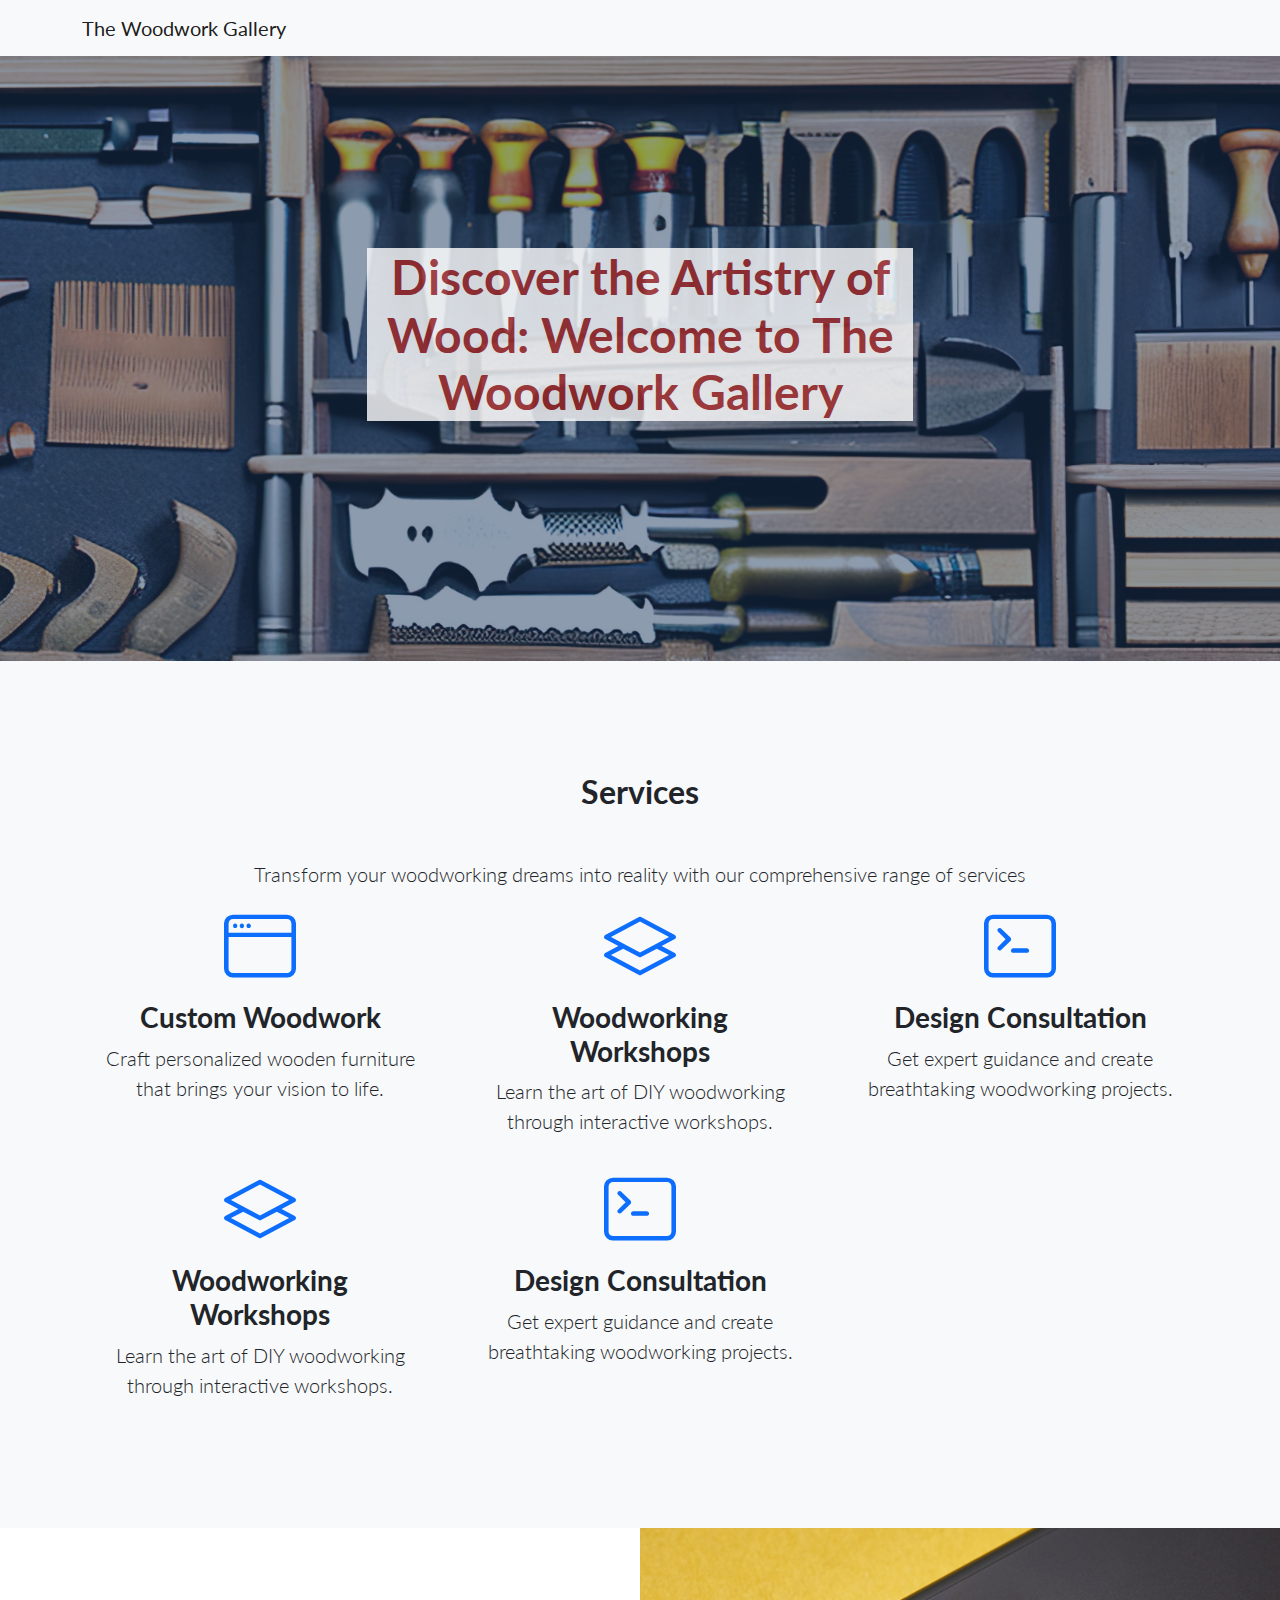
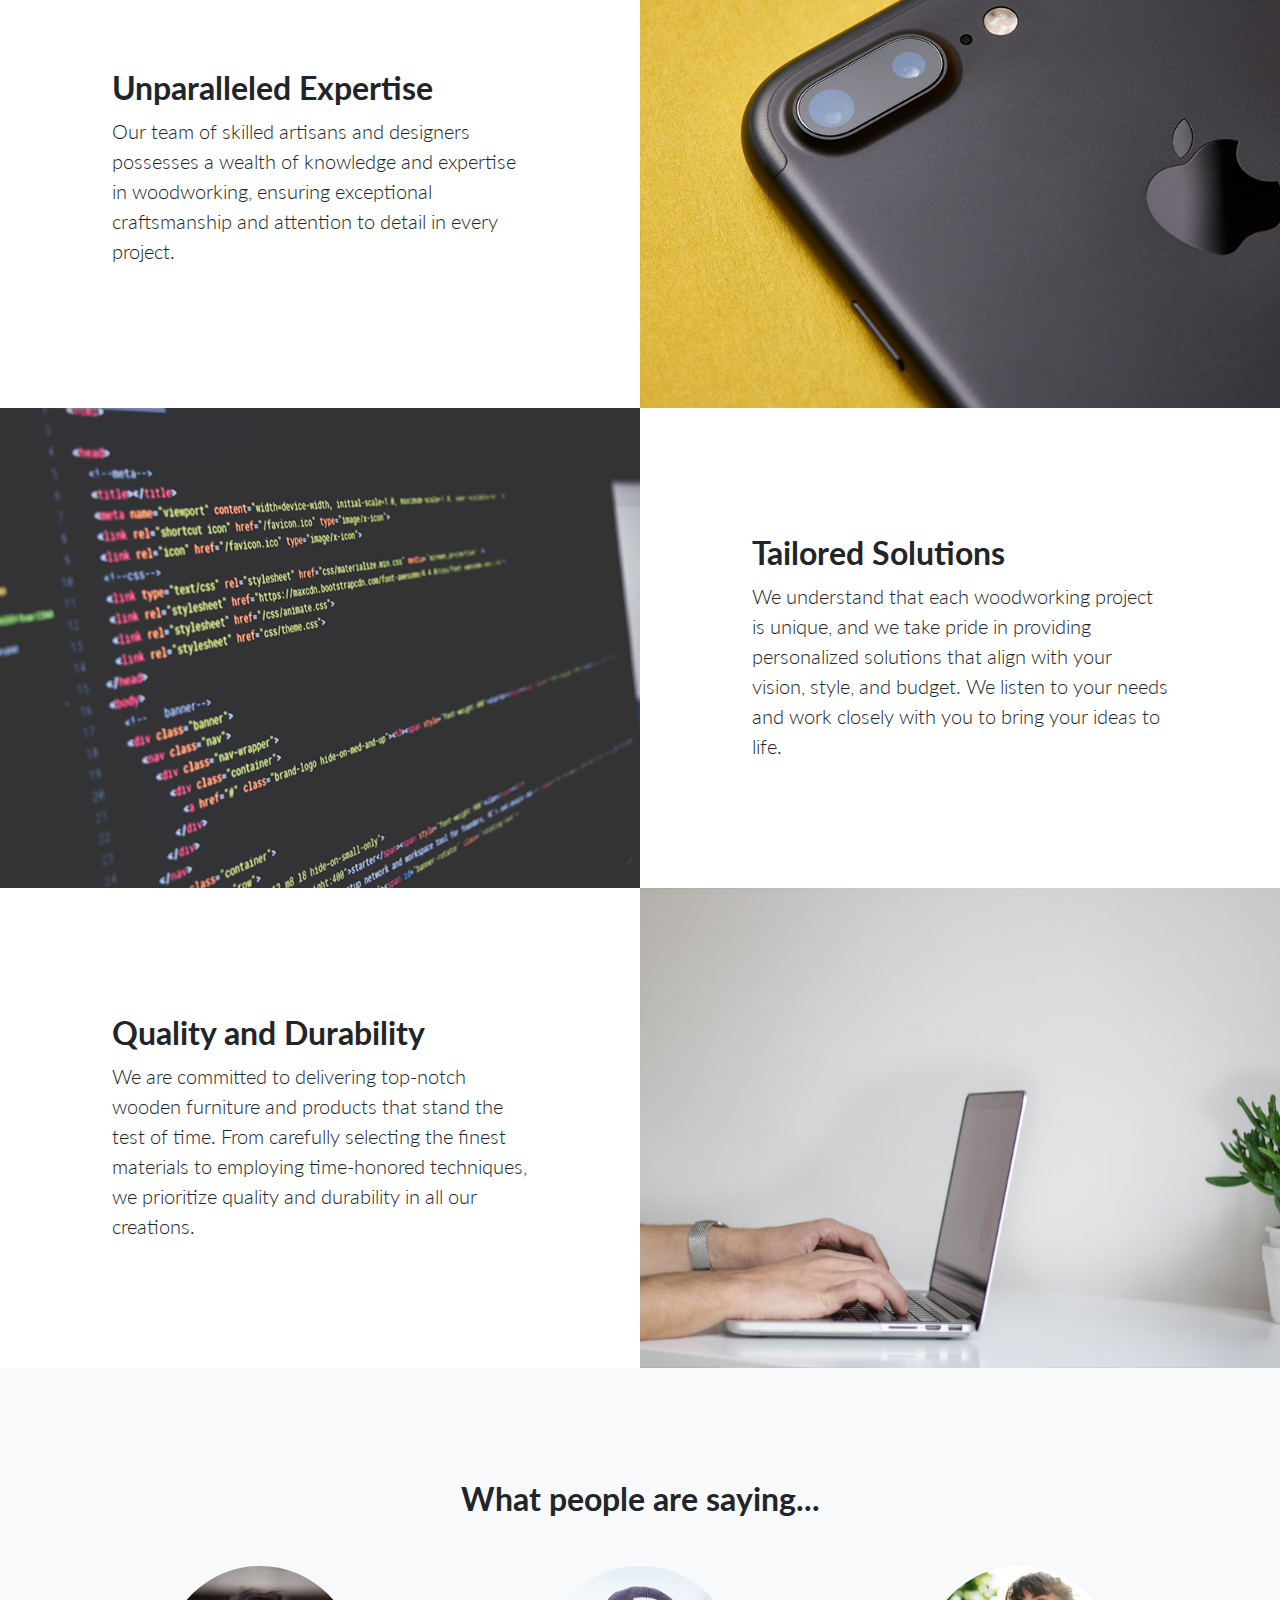
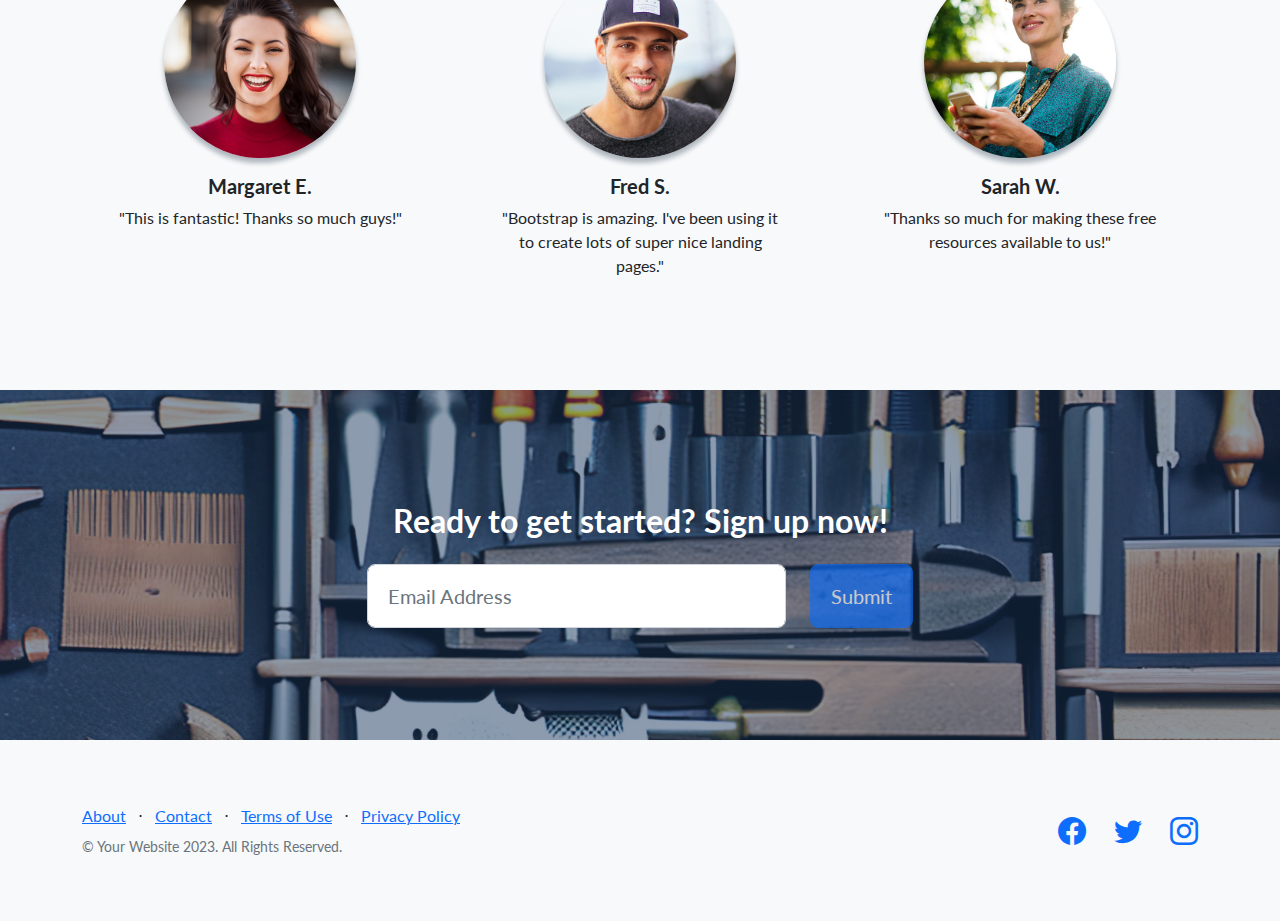
==== commit 4cf556b9: "Added Services on Icons Grid" ====
--- a/index.html
+++ b/index.html
@@ -39,6 +39,8 @@
         <!-- Icons Grid-->
         <section class="features-icons bg-light text-center">
             <div class="container">
+                <h2 class="mb-5">Services</h2>
+                <p class="lead mb-0">Transform your woodworking dreams into reality with our comprehensive range of services</p>
                 <div class="row">
                     <div class="col-lg-4">
                         <div class="features-icons-item mx-auto mb-5 mb-lg-0 mb-lg-3">
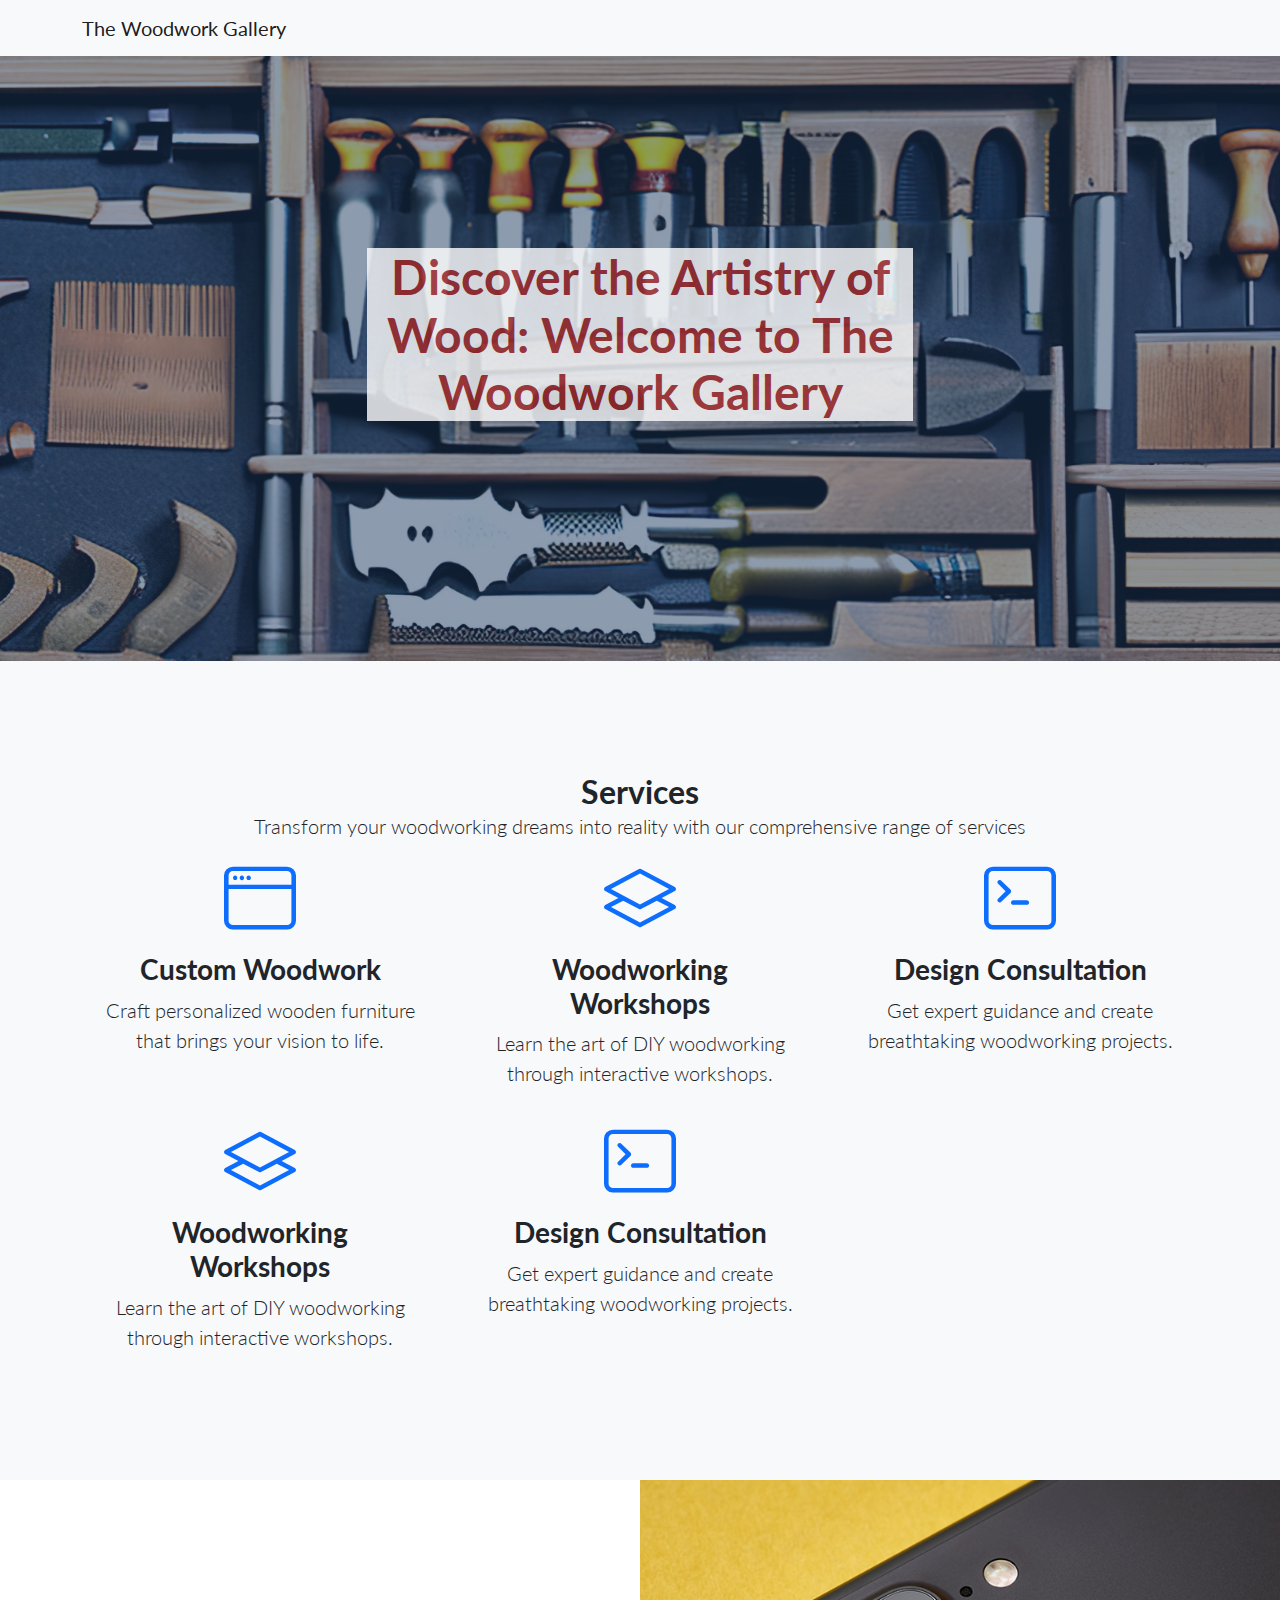
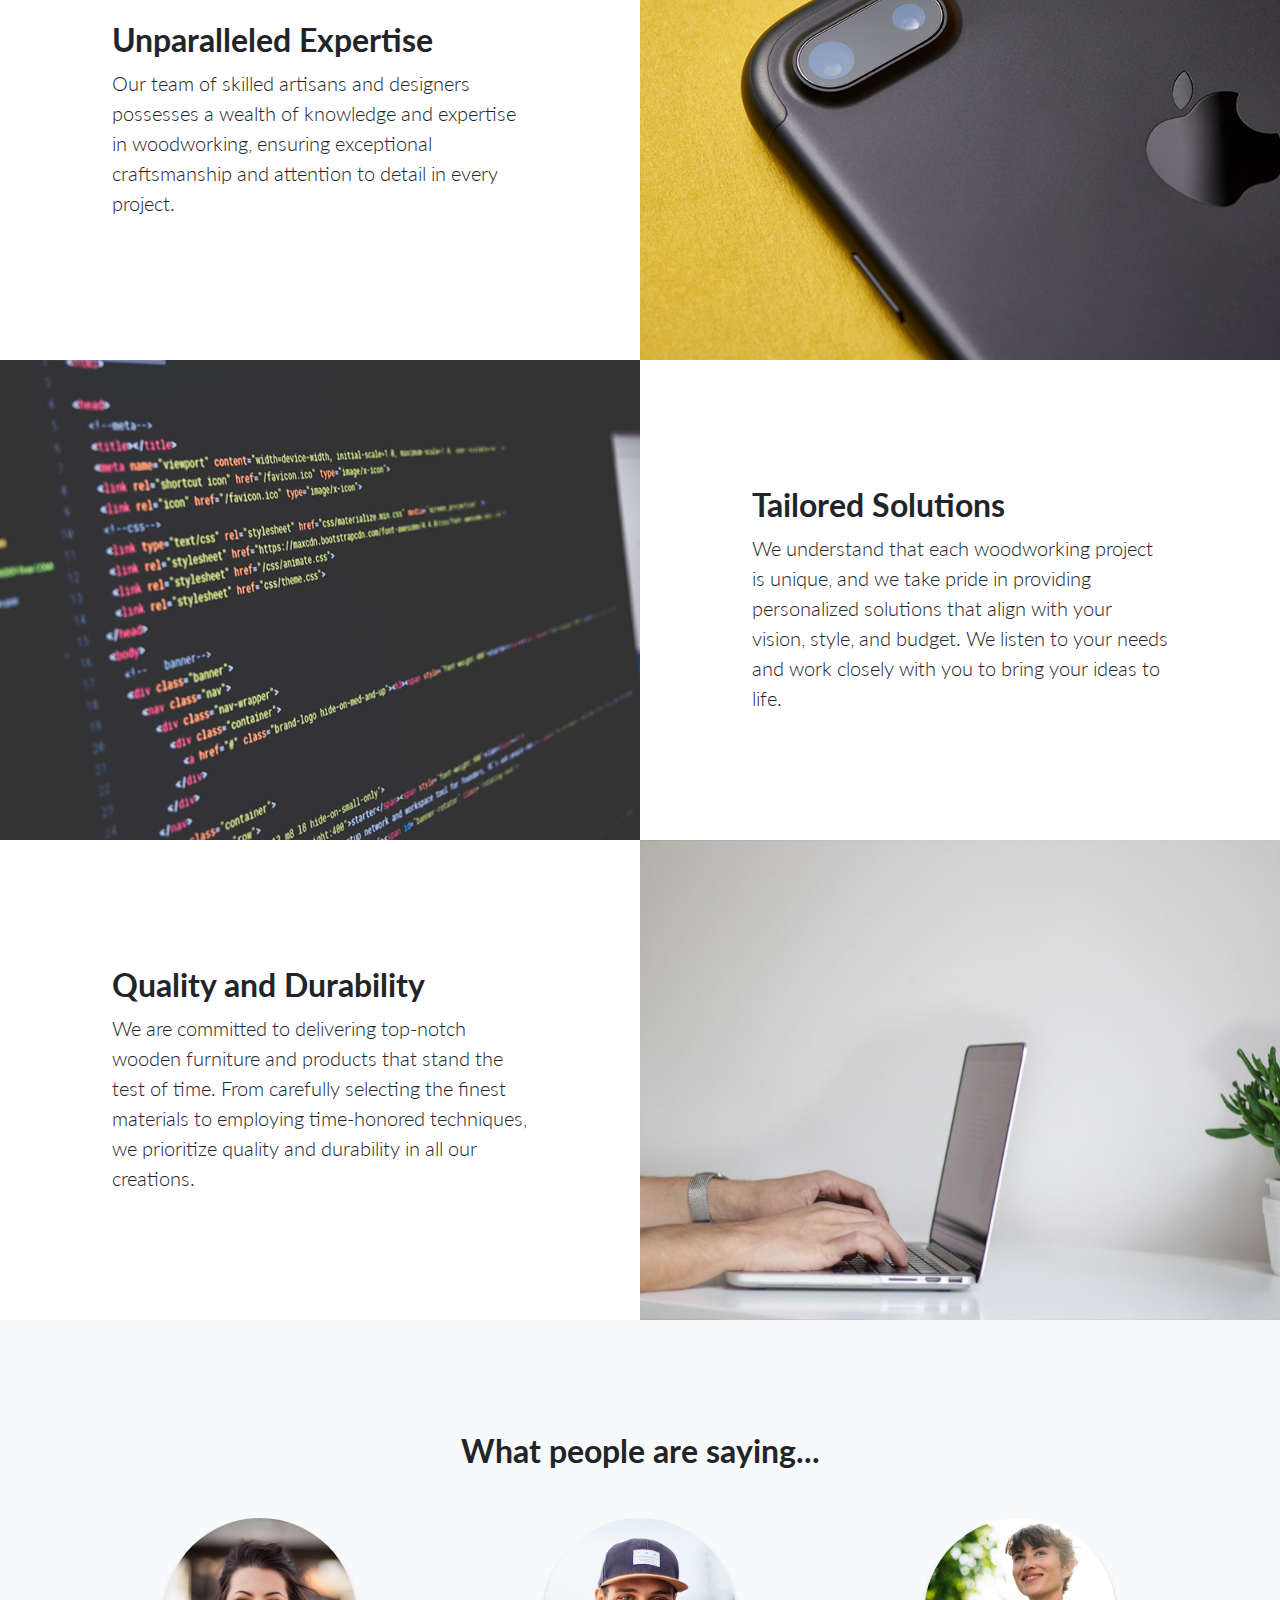
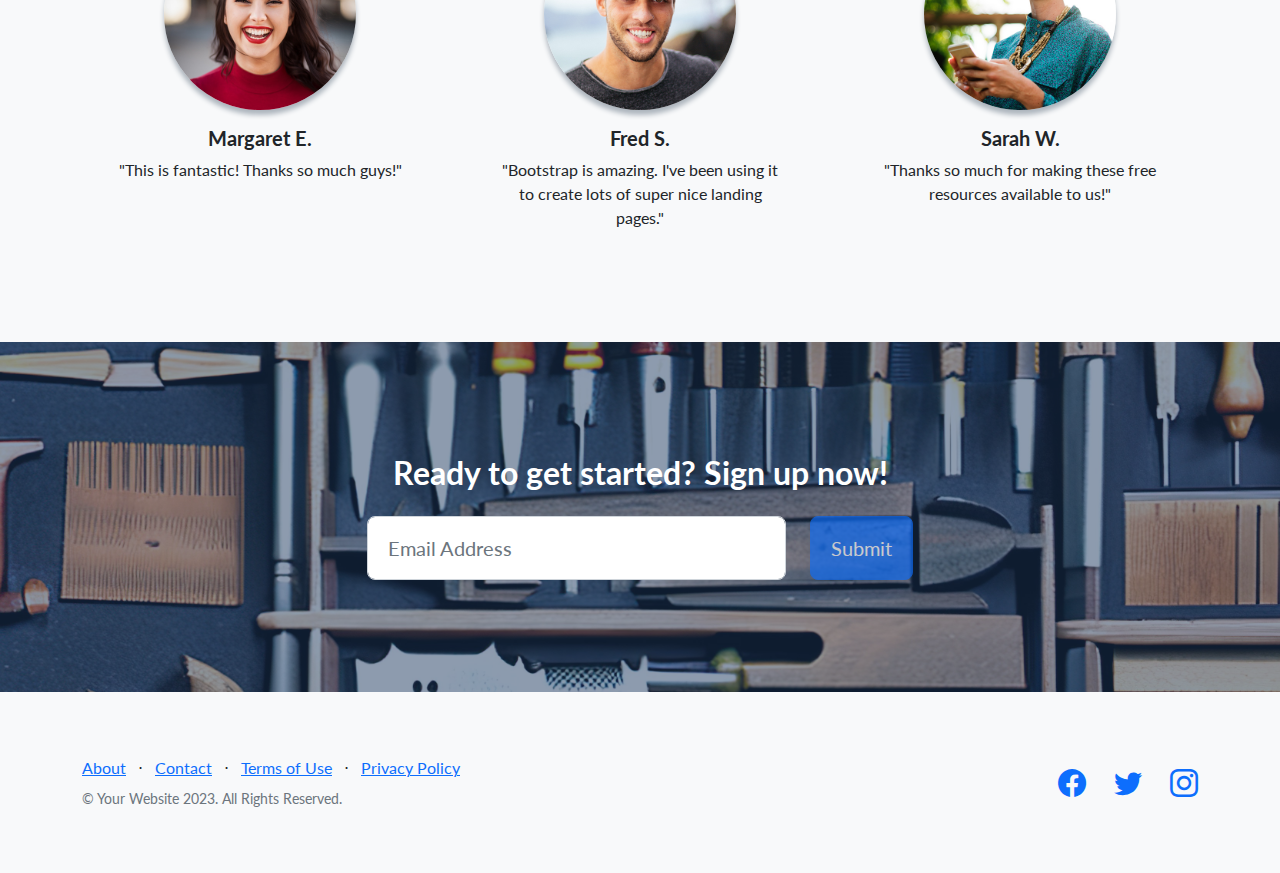
==== commit f8d55f6a: "Updated Services class" ====
--- a/index.html
+++ b/index.html
@@ -39,7 +39,7 @@
         <!-- Icons Grid-->
         <section class="features-icons bg-light text-center">
             <div class="container">
-                <h2 class="mb-5">Services</h2>
+                <h2 class="mb-0">Services</h2>
                 <p class="lead mb-0">Transform your woodworking dreams into reality with our comprehensive range of services</p>
                 <div class="row">
                     <div class="col-lg-4">
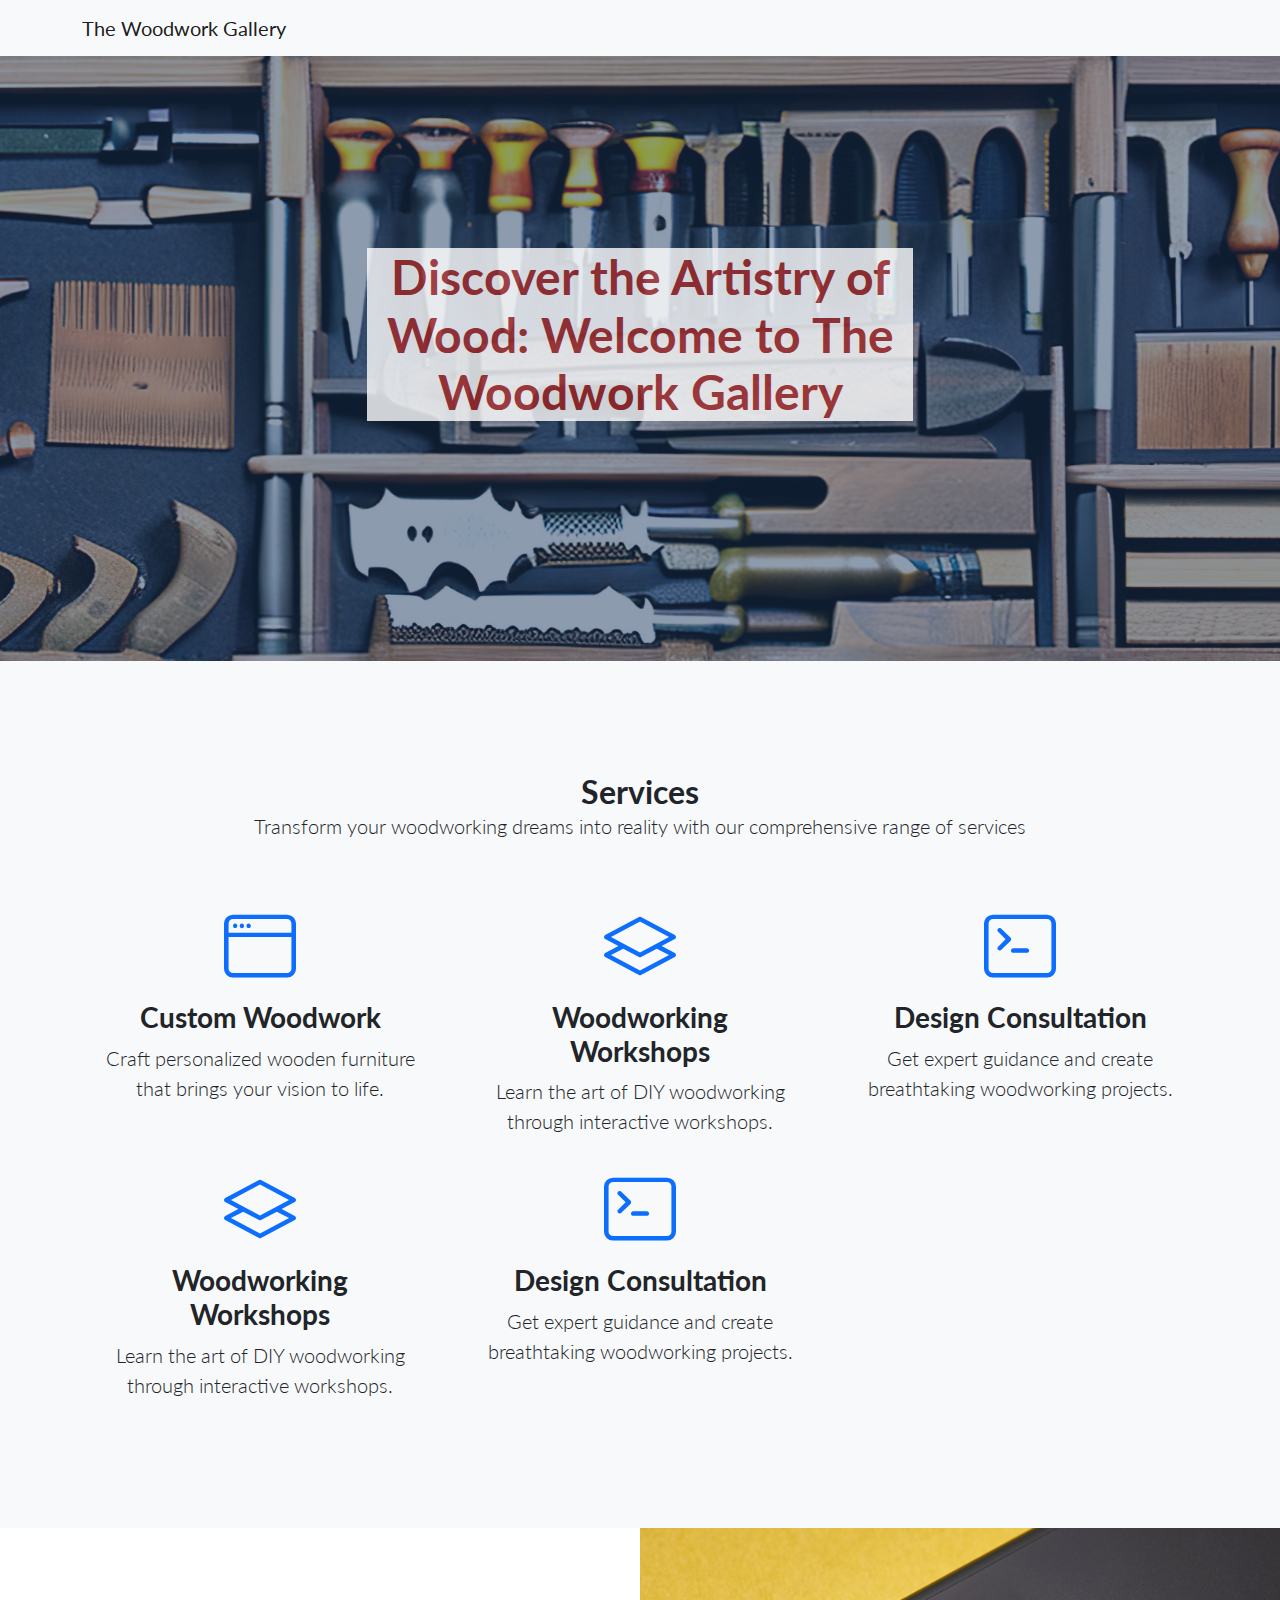
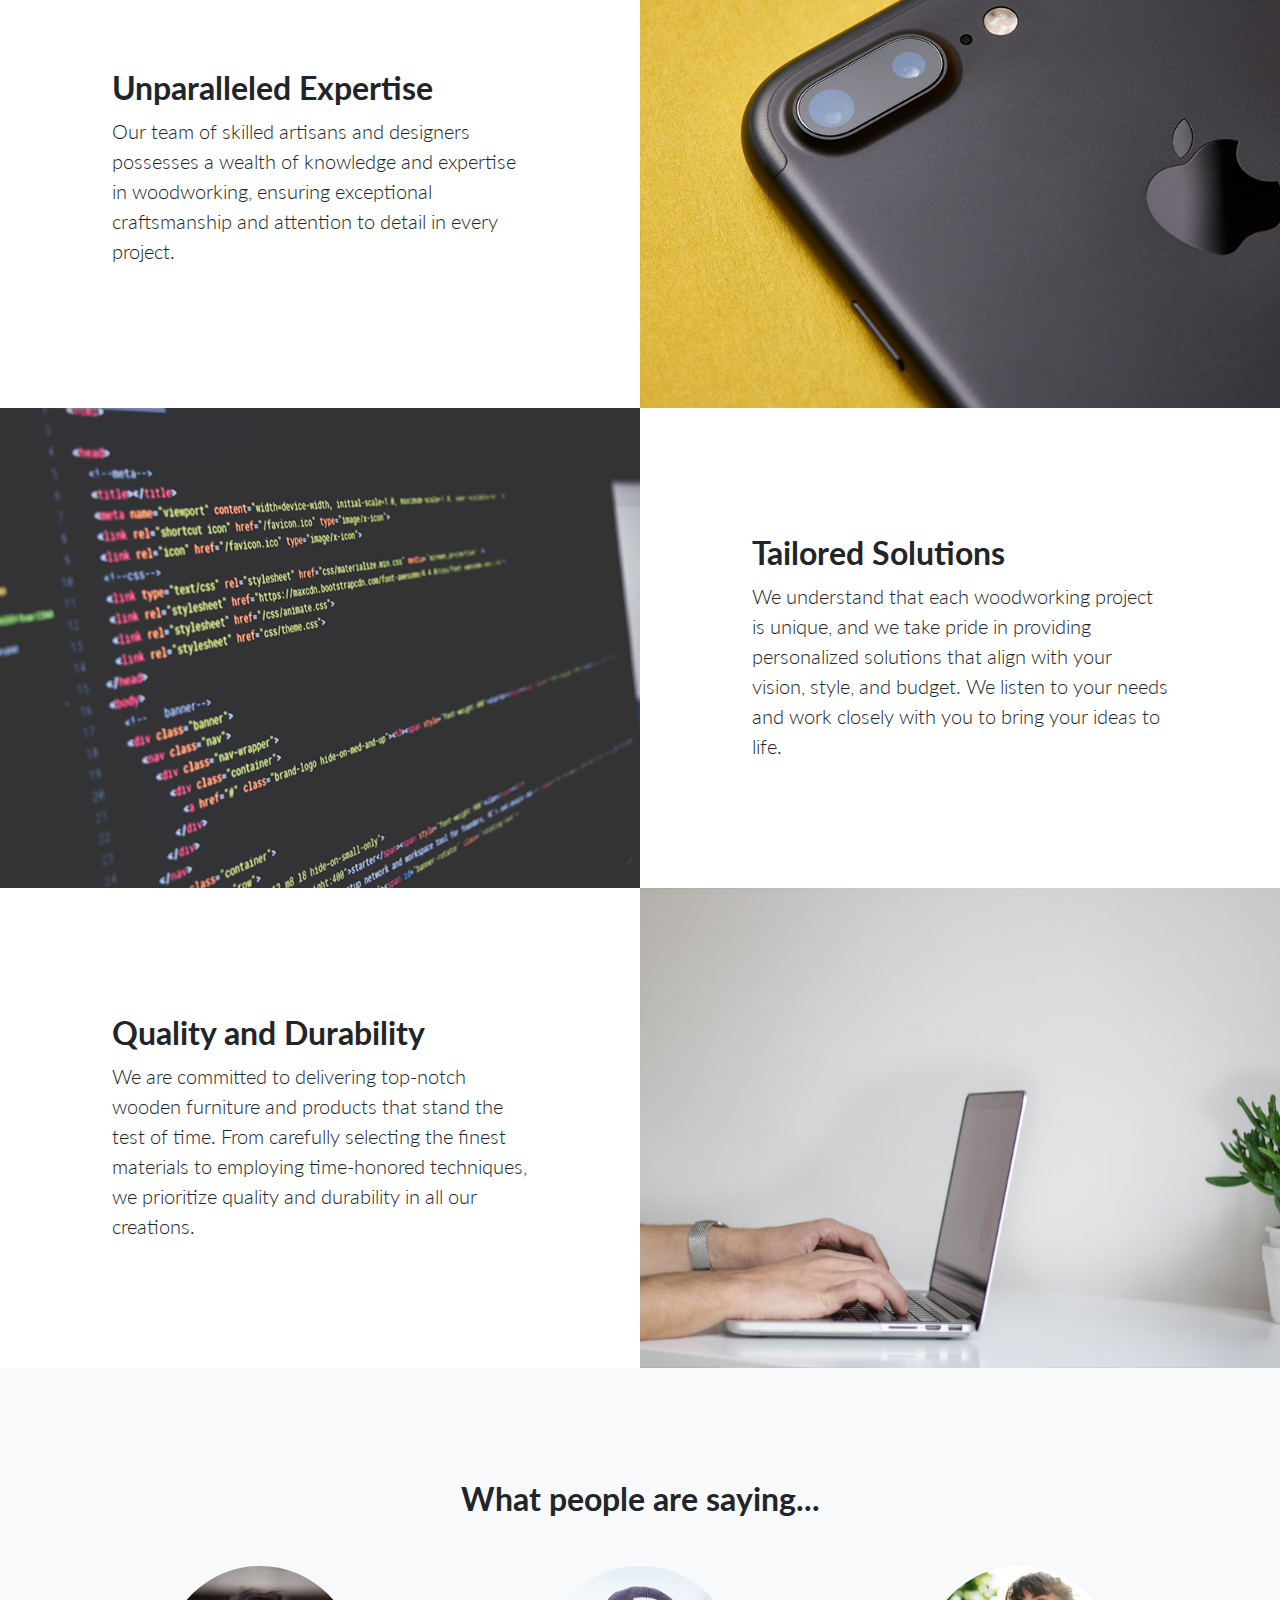
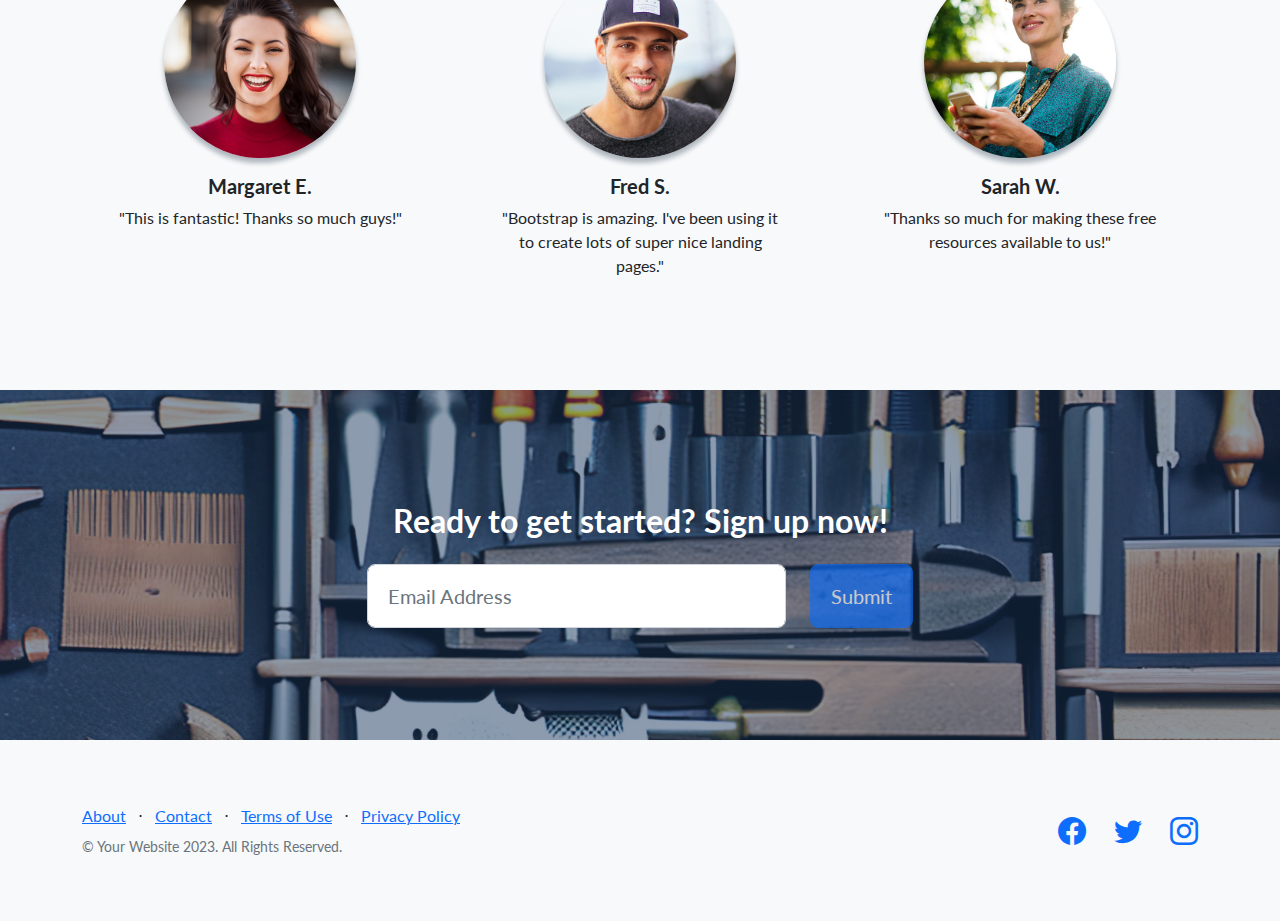
==== commit 69500fec: "Updated Service subtitle class" ====
--- a/index.html
+++ b/index.html
@@ -40,7 +40,7 @@
         <section class="features-icons bg-light text-center">
             <div class="container">
                 <h2 class="mb-0">Services</h2>
-                <p class="lead mb-0">Transform your woodworking dreams into reality with our comprehensive range of services</p>
+                <p class="lead mb-5">Transform your woodworking dreams into reality with our comprehensive range of services</p>
                 <div class="row">
                     <div class="col-lg-4">
                         <div class="features-icons-item mx-auto mb-5 mb-lg-0 mb-lg-3">
